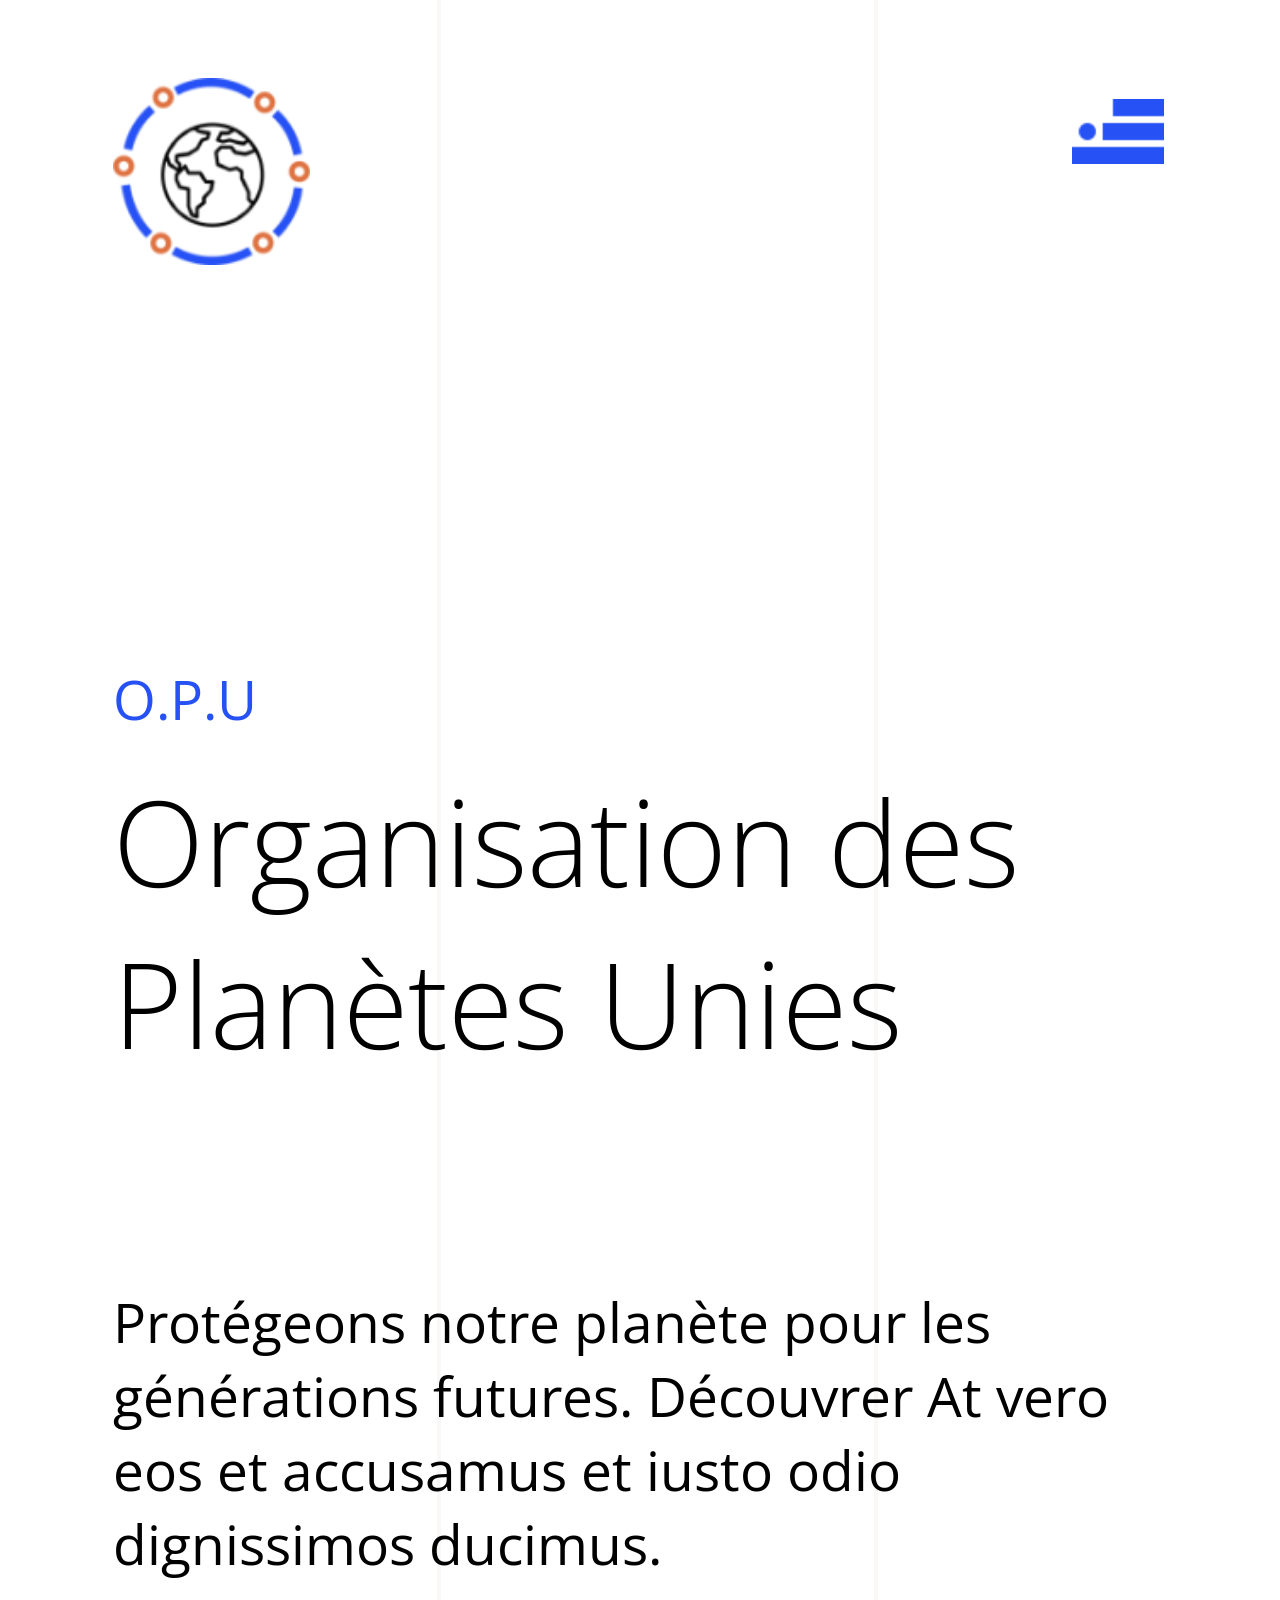
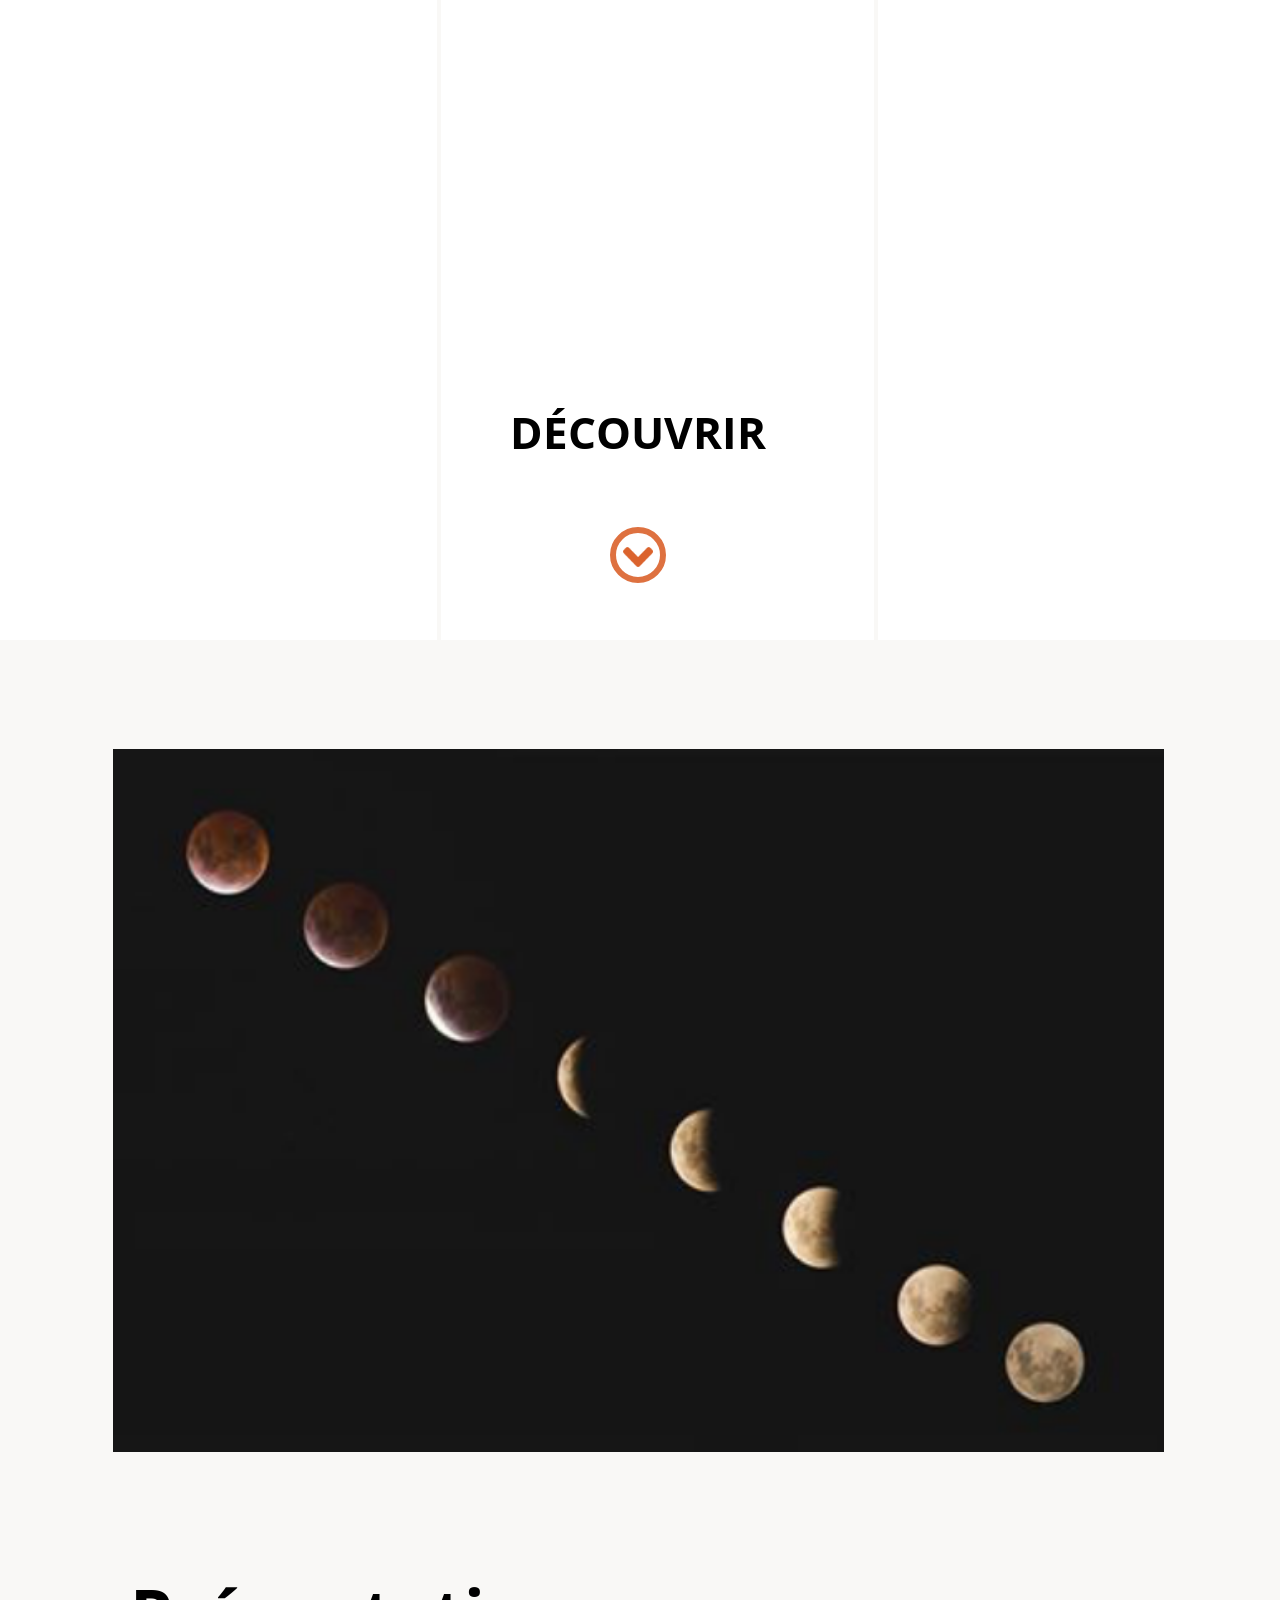
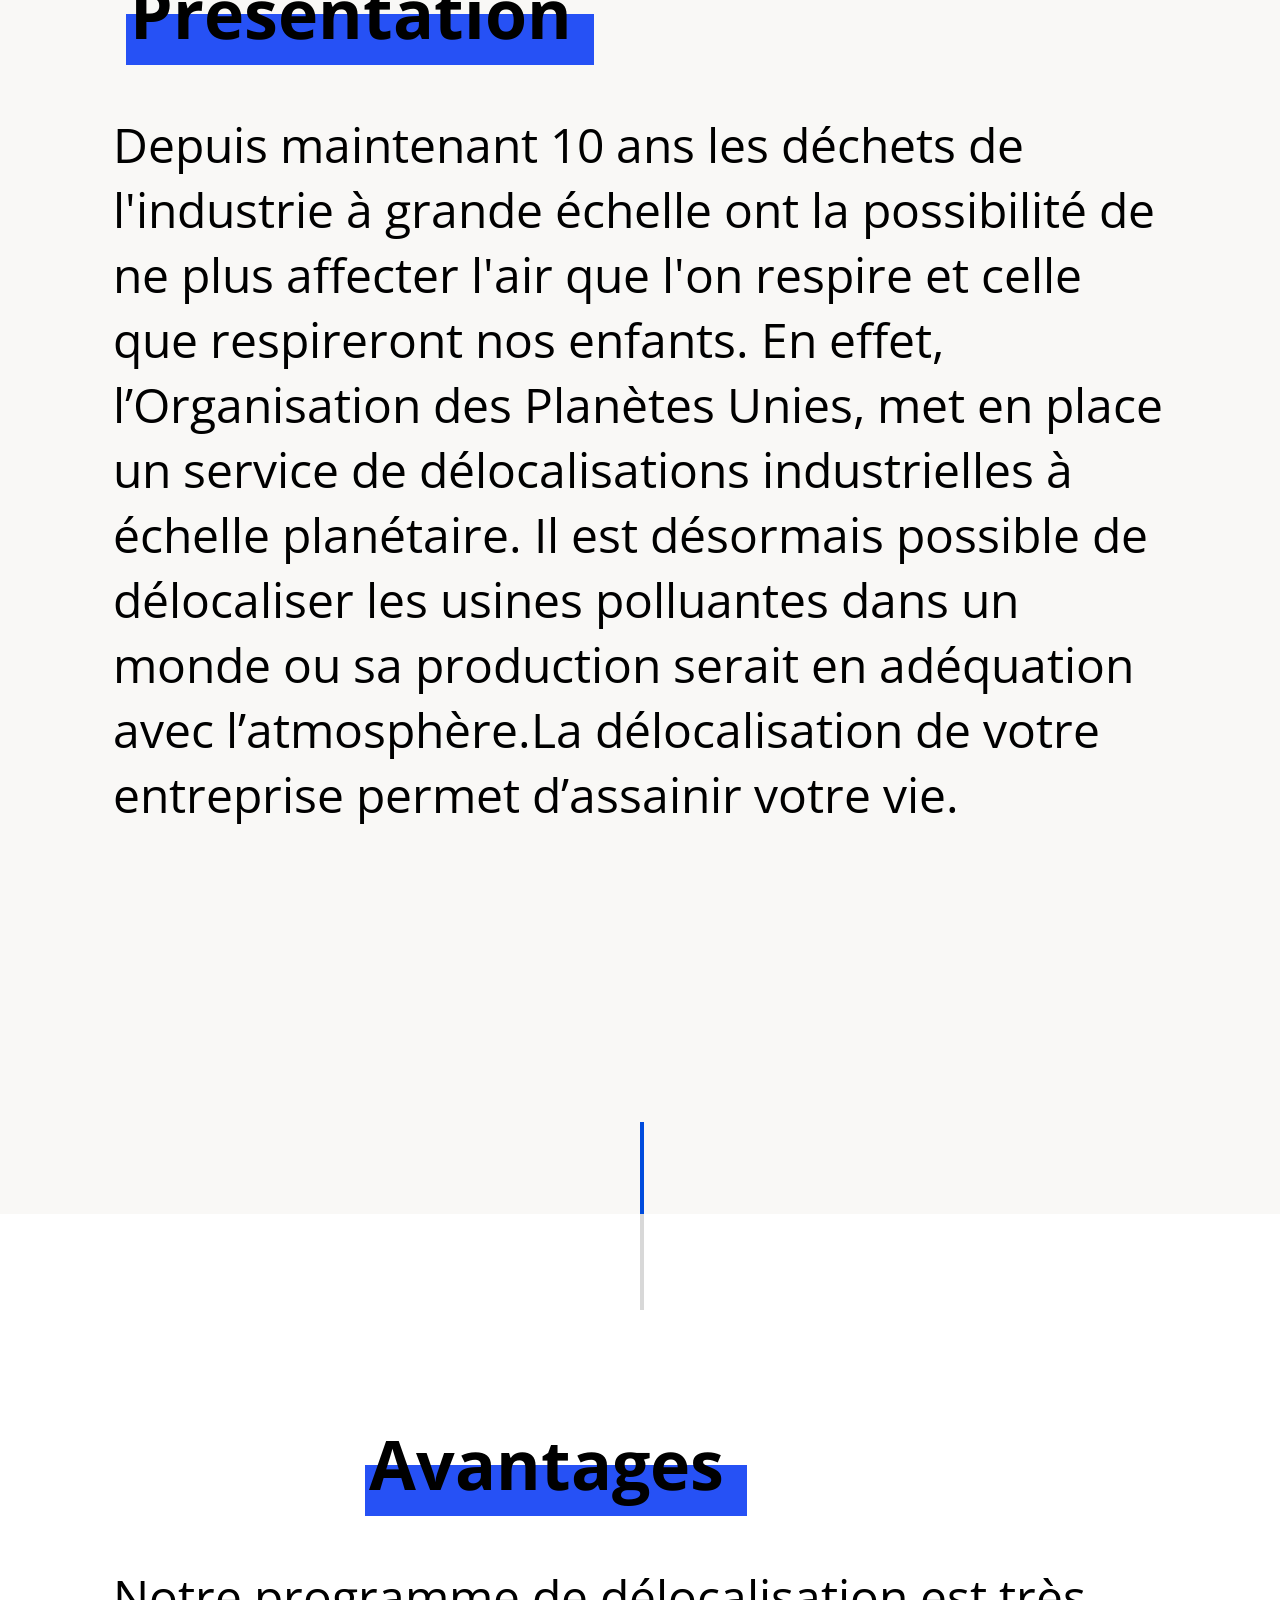
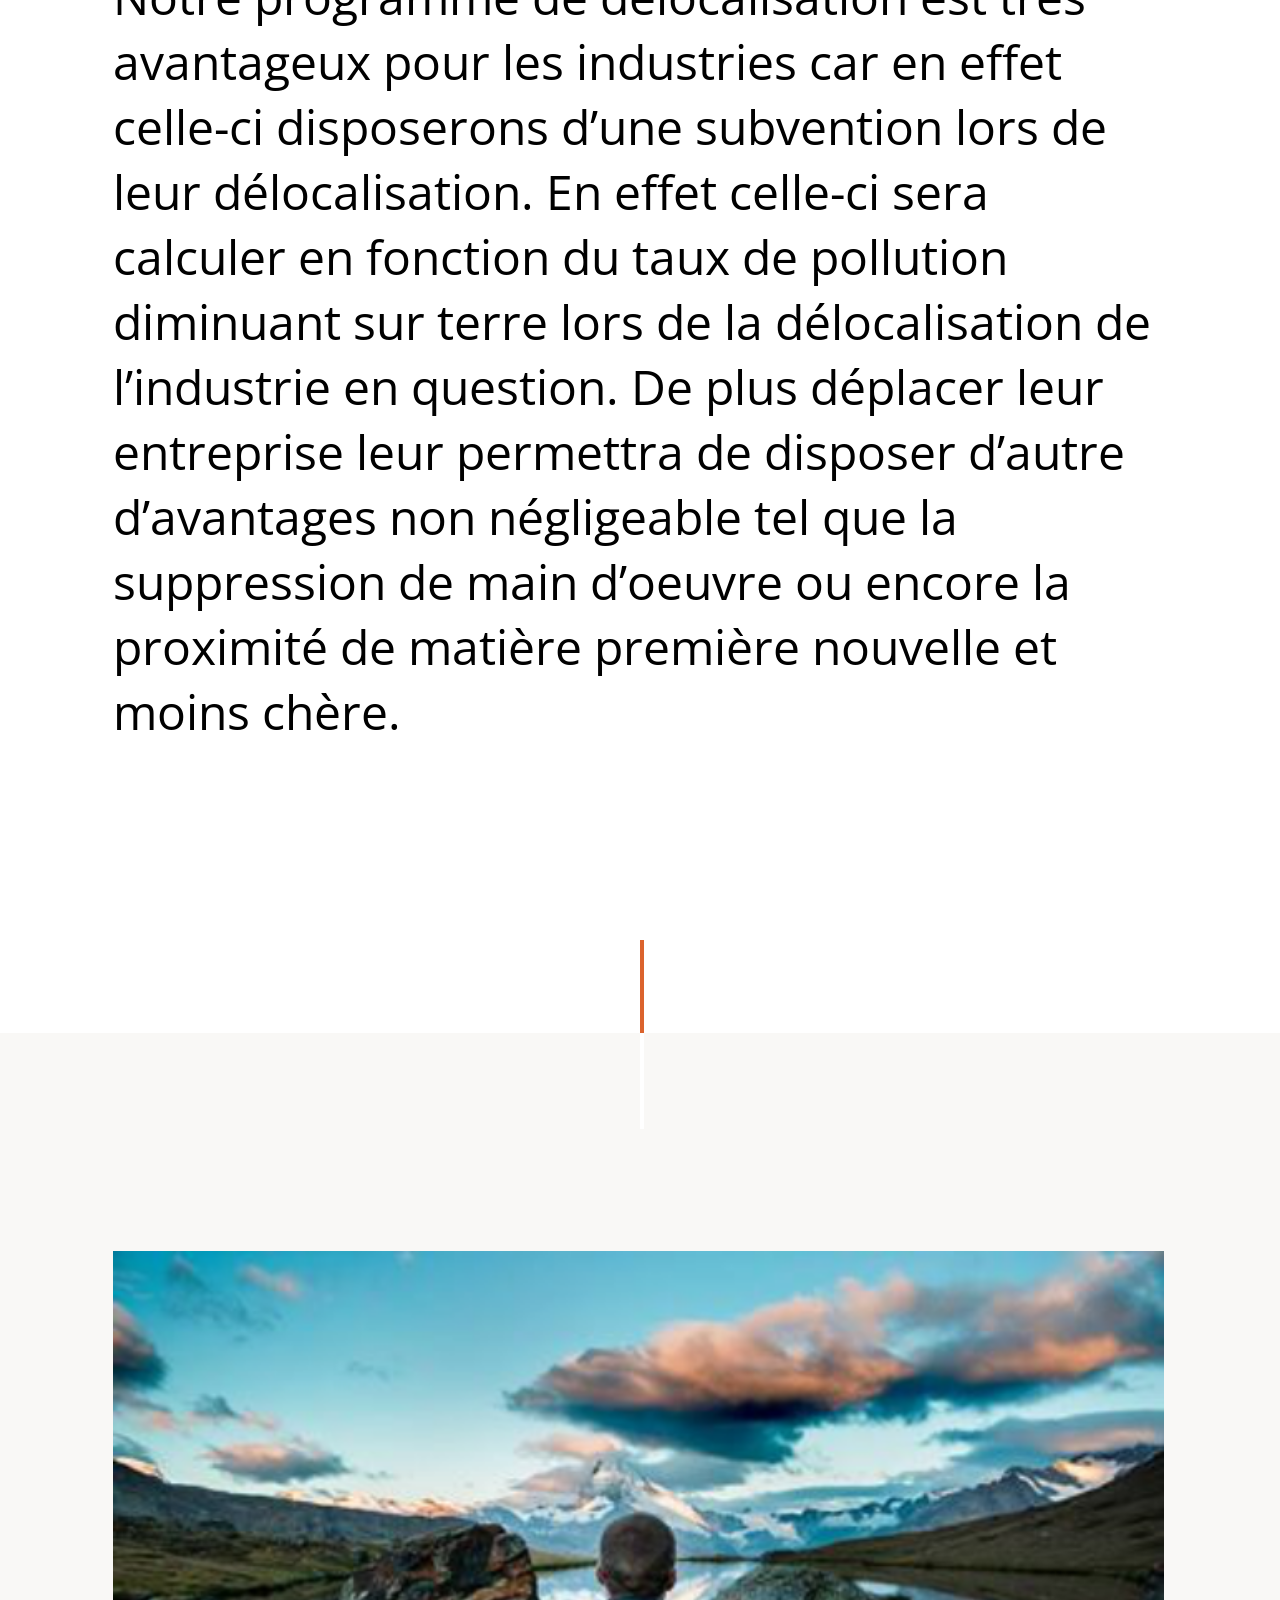
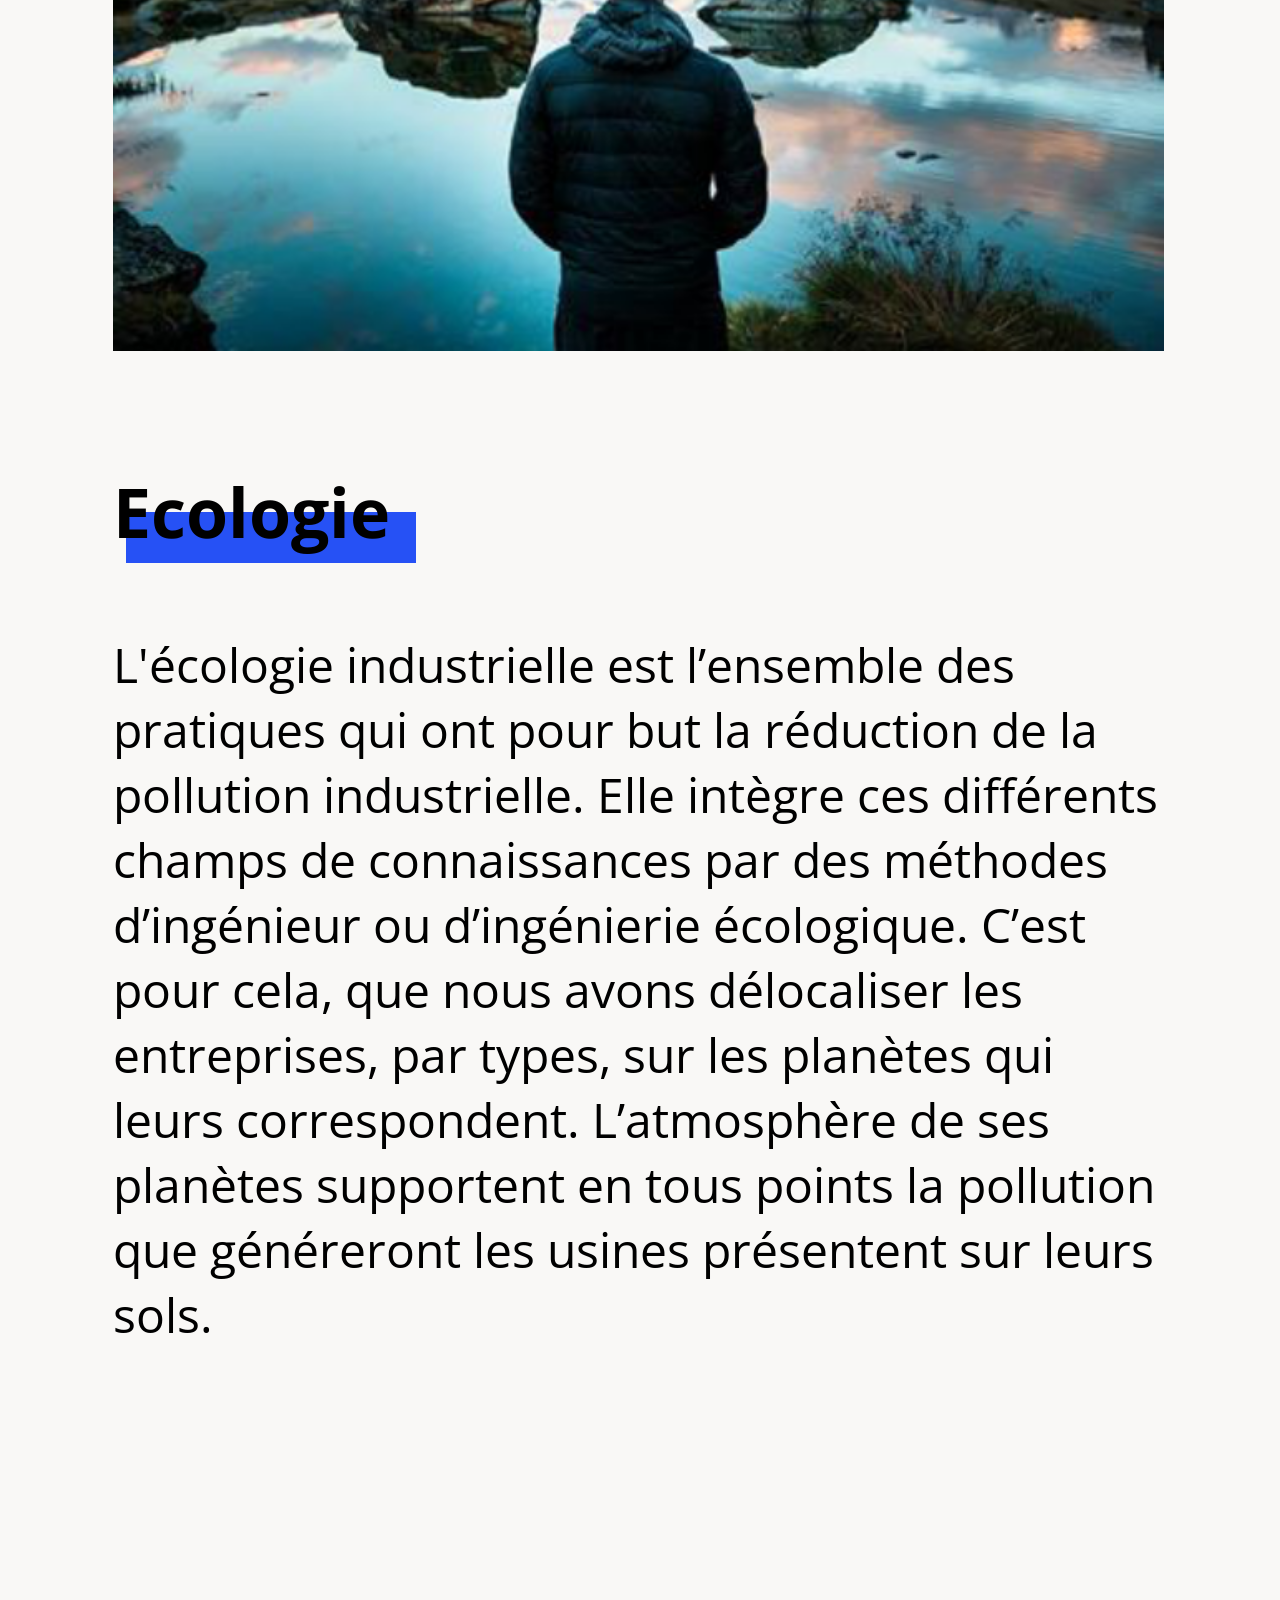
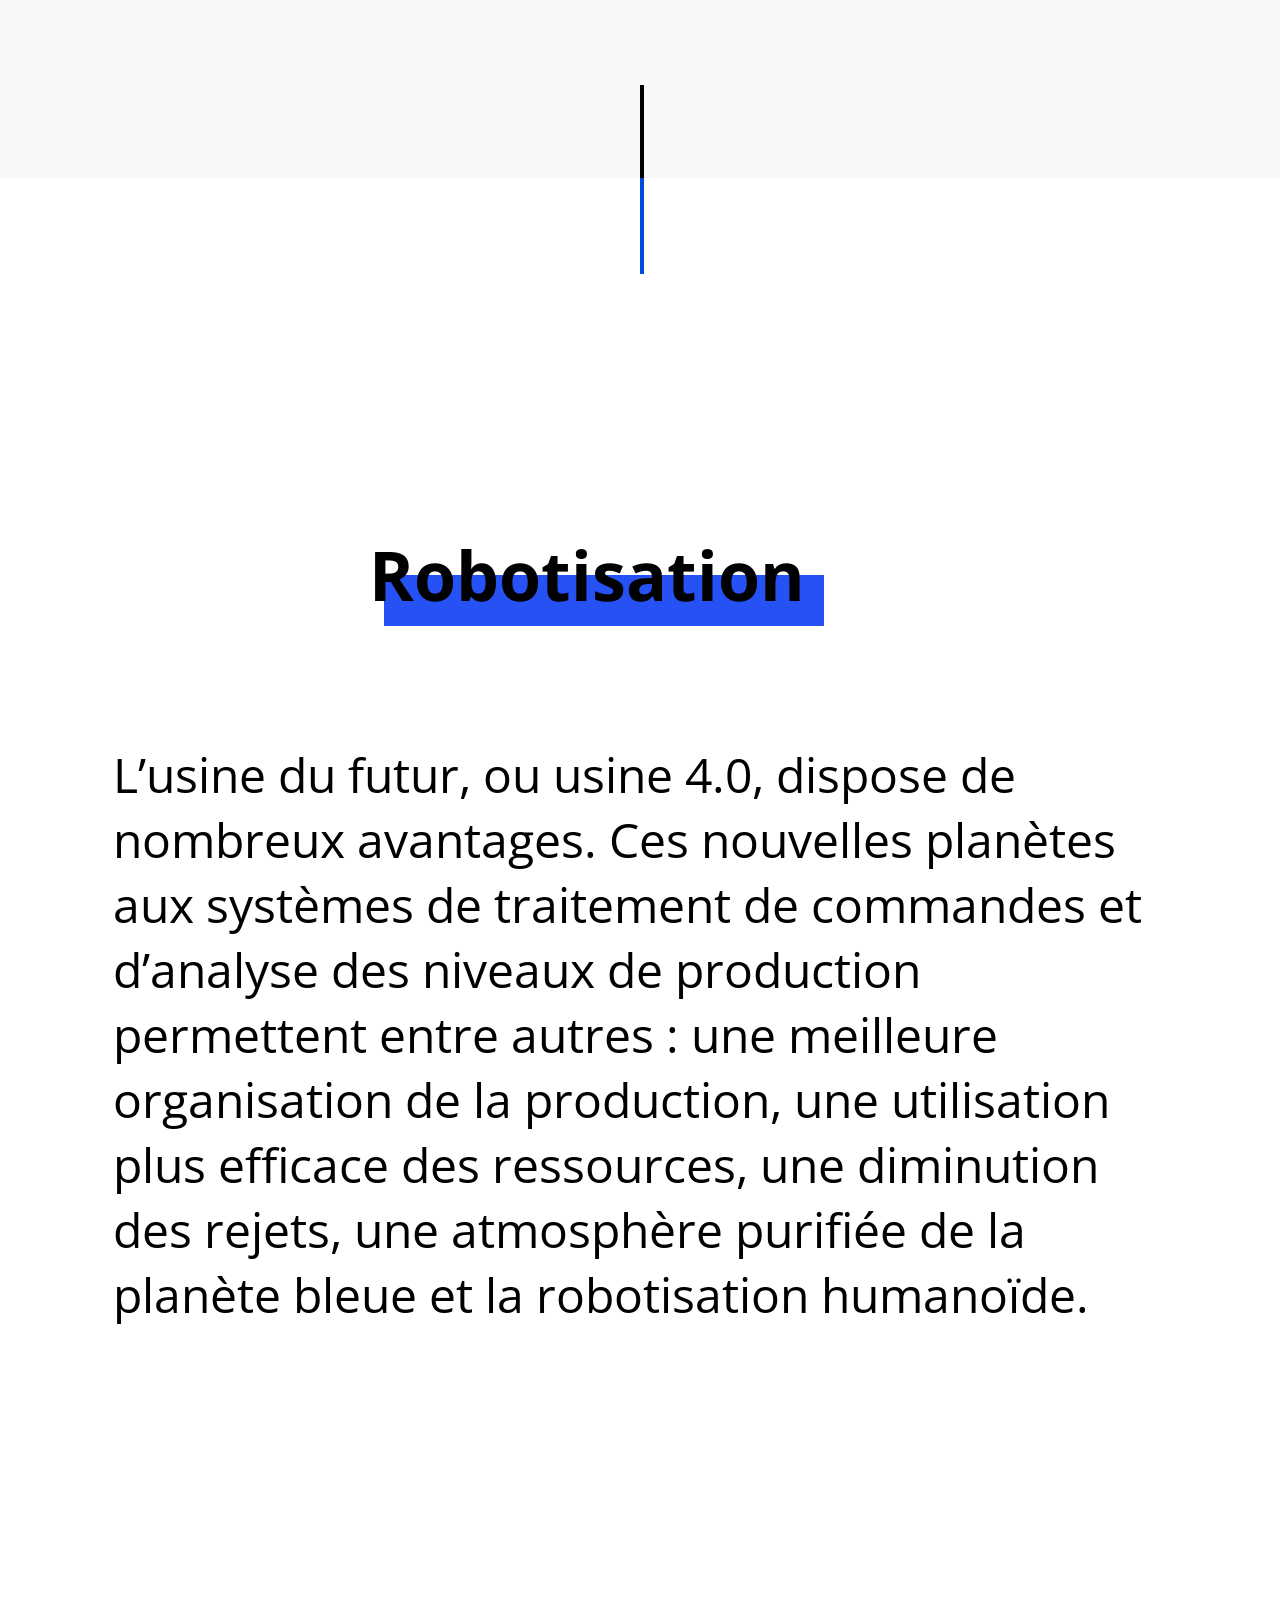
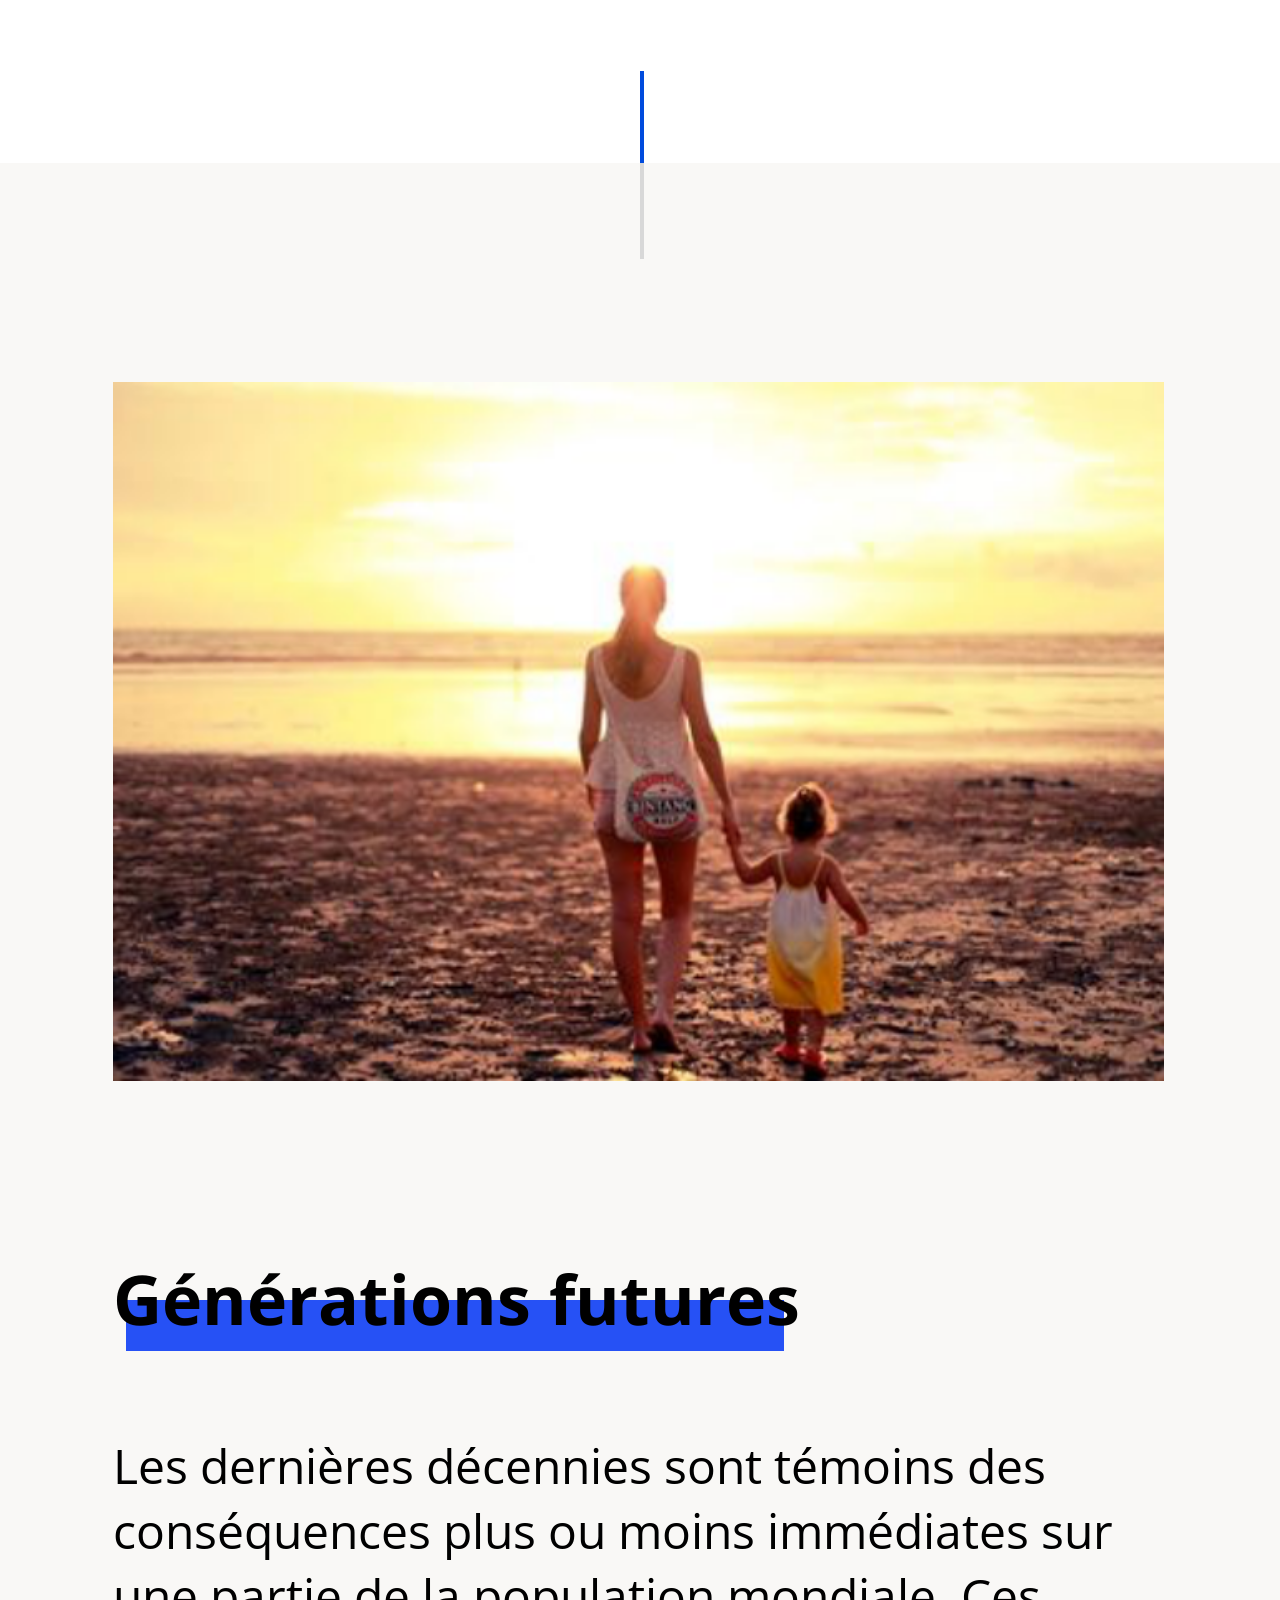
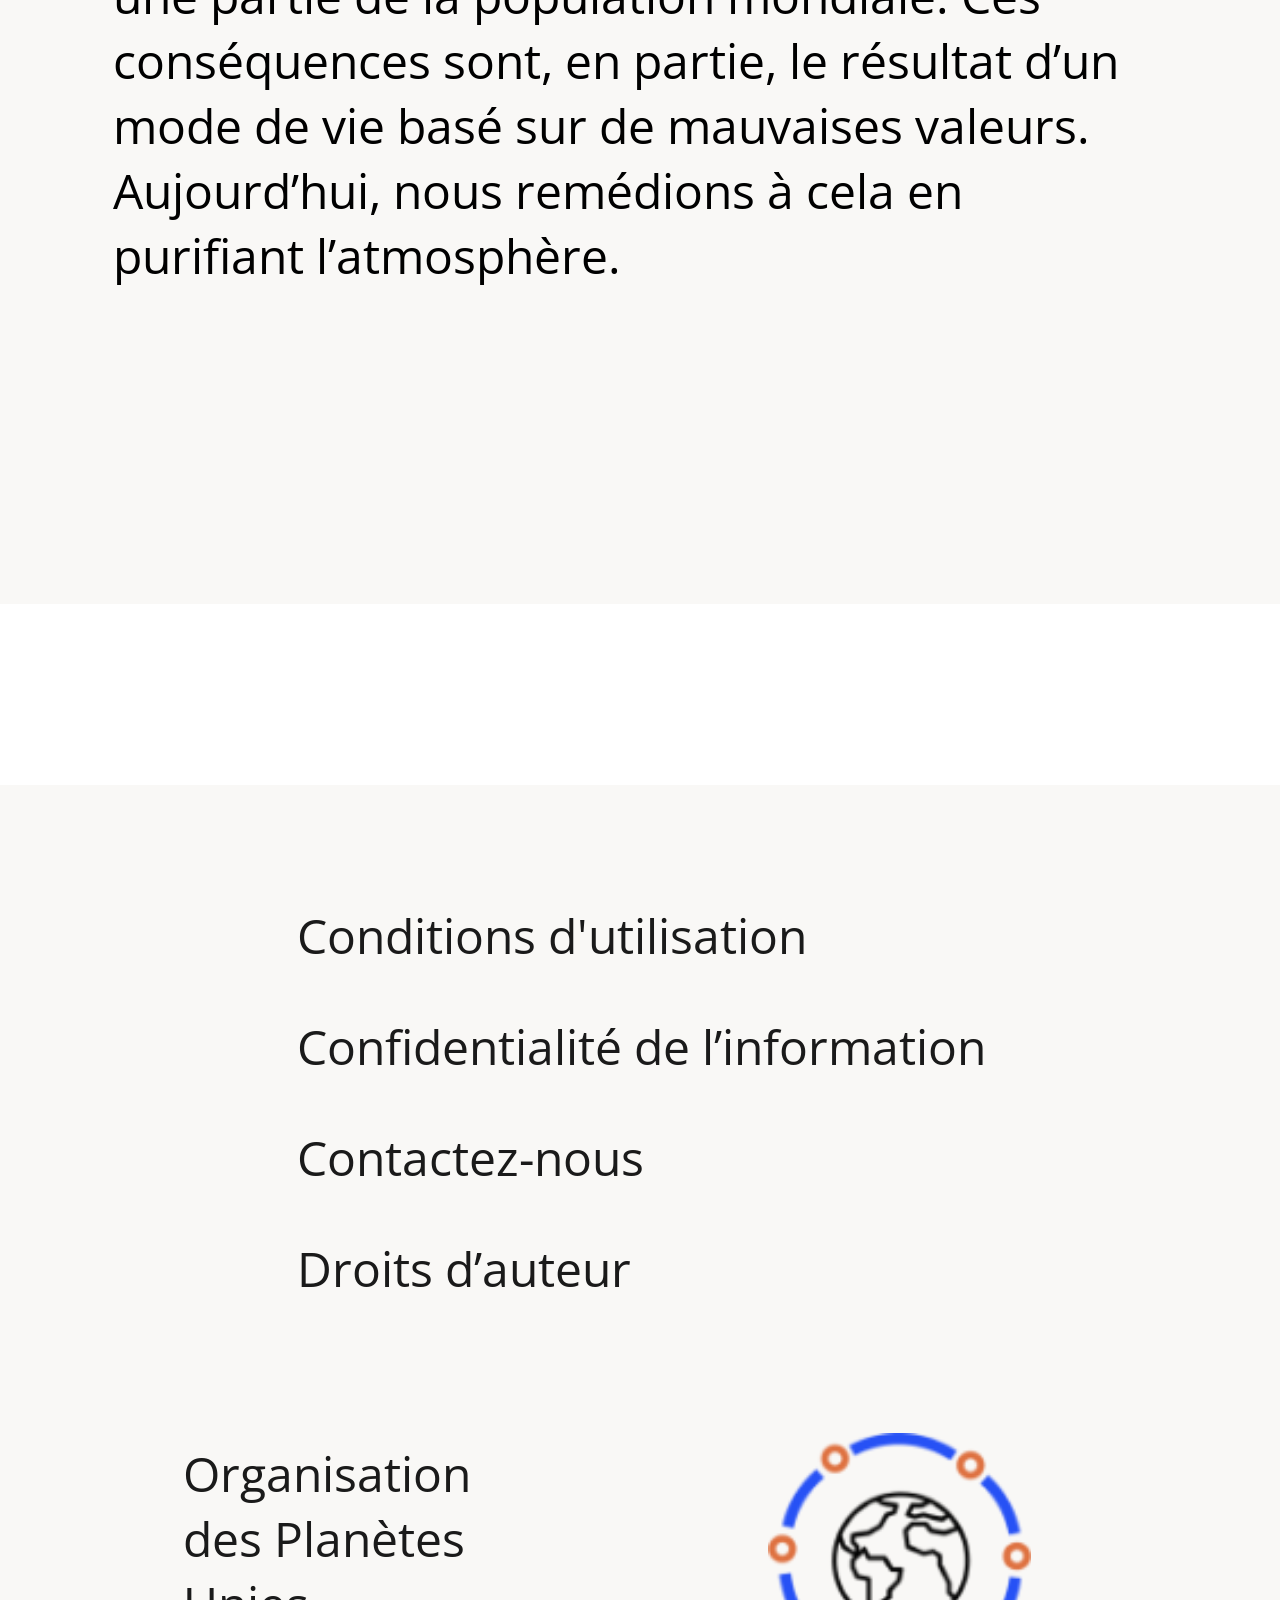
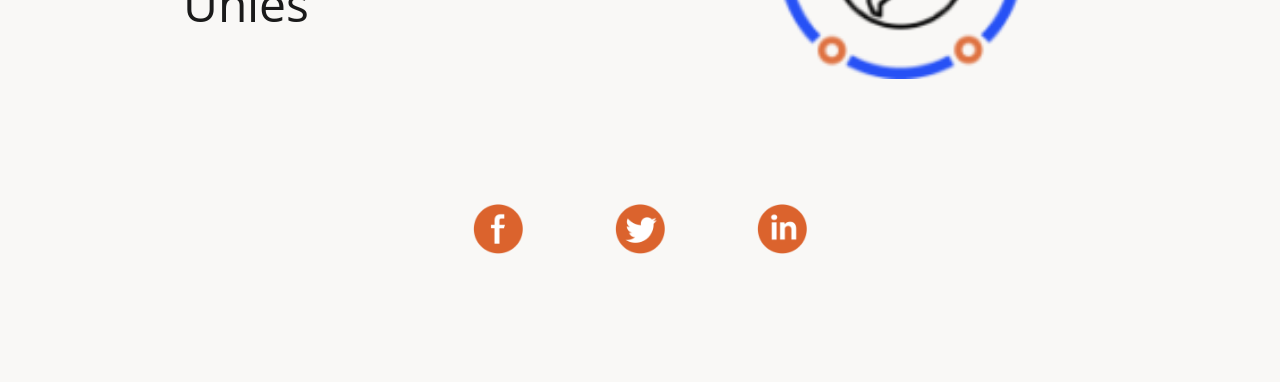
==== index.html @ 0cf164d4 "homme page mobile" ====
<!doctype html>
<html lang="fr">
<head>
  <meta charset="utf-8">
  <title></title>
  <link rel="stylesheet" href="assets/styles/style.css">
  <link rel="stylesheet" href="assets/styles/font.css">
  <link rel="stylesheet" href="assets/styles/presets.css">
  <link href="https://fonts.googleapis.com/css?family=Open+Sans" rel="stylesheet">
</head>
<body>
  <div class="deco"></div>
  <div class="deco2"></div>
  <div class="deco3"></div>

  <header>
    <div>
      <img src="assets/images/final%20logo@2x.png" alt="OPU logo" class="header_logo">
    </div>
    <div>
      <img src="assets/images/BURGER%20MENU@2x.png" alt="burger menu" class="header_bg">
    </div>
  </header>

  <section id="nom" class="section">
    <a href="#">O.P.U</a>
    <h1>Organisation des Planètes Unies</h1>
    <p>Protégeons notre planète pour les générations futures. Découvrer At vero eos et accusamus et iusto odio dignissimos ducimus.</p>
    <div class="nom_discover">
      <h3>DÉCOUVRIR
        <div>
          <img src="assets/images/arrow@2x.png" alt="down_arrow">
        </div>
      </h3>
    </div>
  </section>

  <section id="presentation" class="section">
    <div class="section_illustration">
      <img src="assets/images/concept@2x.png" alt="cycle lunaire terrestre" class="section_img">
    </div>
    <div class="presentation_txt">
      <h2 class="section_h">Présentation</h2>
      <div class="presentation_txt_highlight highlight"></div>
      <p class="section_p">Depuis maintenant 10 ans les déchets de
      l'industrie à grande échelle ont la possibilité
      de ne plus affecter l'air que l'on respire et celle
      que respireront nos enfants.
      En effet, l’Organisation des Planètes Unies,
      met en place un service de délocalisations
      industrielles à échelle planétaire.
      Il est désormais possible de délocaliser les
      usines polluantes dans un monde ou sa
      production serait en adéquation avec
      l’atmosphère.La délocalisation de votre
      entreprise permet d’assainir votre vie.</p>
    </div>
  </section>

  <div class="presentation_feature"></div>
  <div class="presentation_feature2"></div>


  <section id="advantages" class="section">
    <h2 class="section_h">Avantages</h2>
    <div class="advantages_txt_highlight highlight"></div>
    <p class="section_p">
      Notre programme de délocalisation est très avantageux pour les industries car en effet celle-ci disposerons d’une subvention lors de leur délocalisation.
      En effet  celle-ci sera calculer en fonction du taux de pollution diminuant sur terre lors de la délocalisation de l’industrie en question.
      De plus déplacer leur entreprise leur permettra de disposer d’autre d’avantages non négligeable tel que la suppression de main d’oeuvre ou encore la proximité de matière première nouvelle et moins chère.
    </p>
  </section>

  <div class="advantages_feature"></div>
  <div class="advantages_feature2"></div>

  <section id="ecology" class="section">
    <div class="section_illustration">
      <img src="assets/images/environement@2x.png" alt="touriste en moutagne" class="section_img">
    </div>
    <div class="ecology_presentation">
      <h2 class="section_h">Ecologie</h2>
      <div class="ecology_txt_highlight highlight"></div>
      <p class="section_p">
        L'écologie industrielle est l’ensemble des pratiques qui ont pour but la réduction de la pollution industrielle.
        Elle intègre ces différents champs de connaissances par des méthodes d’ingénieur ou d’ingénierie écologique. C’est pour cela, que nous avons délocaliser les entreprises, par types, sur les planètes qui leurs correspondent.
        L’atmosphère de ses planètes supportent en tous points la pollution que généreront les usines présentent sur leurs sols.
      </p>
    </div>
  </section>

  <div class="ecology_feature"></div>
  <div class="ecology_feature2"></div>

  <section id="automation" class="section">
    <h2 class="section_h">Robotisation</h2>
    <div class="automation_txt_highlight highlight"></div>
    <p class="section_p">
      L’usine du futur, ou usine 4.0, dispose de nombreux avantages.
      Ces nouvelles planètes aux systèmes de traitement de commandes et d’analyse des niveaux de production permettent entre autres : une meilleure organisation de la production, une utilisation plus efficace des ressources, une diminution des rejets, une atmosphère purifiée de la planète bleue et la robotisation humanoïde.
    </p>
  </section>

  <div class="automation_feature"></div>
  <div class="automation_feature2"></div>

  <section id="generation" class="section">
    <div class="section_illustration">
      <img src="assets/images/generation_futur@2x.png" alt="famille sur la plage" class="section_img">
    </div>
    <div class="ecology_presentation">
      <h2 class="section_h">Générations futures</h2>
      <div class="generation_txt_highlight highlight"></div>
      <p class="section_p">
        Les dernières décennies sont témoins des conséquences plus ou moins immédiates sur une partie de la population mondiale.
        Ces conséquences sont, en partie, le résultat d’un mode de vie basé sur de mauvaises valeurs.
        Aujourd’hui, nous remédions à cela en purifiant l’atmosphère.
      </p>
    </div>
  </section>

  <footer>
    <div class="footer_linkContainer">
      <a class="section_p" href="#">Conditions d'utilisation</a>
      <a class="section_p" href="#">Confidentialité de l’information</a>
      <a class="section_p" href="#">Contactez-nous</a>
      <a class="section_p" href="#">Droits d’auteur</a>
    </div>
    <div class="footer_otherLinksContainer">
      <div>
        <img src="assets/images/final%20logo@2x.png" alt="OPU logo">
      </div>
      <a href="#" class="section_p">Organisation des Planètes Unies</a>
    </div>
    <div class="footer_link_networks">
      <a href="#">
        <img src="assets/images/fb.png" alt="page facebook">
      </a>
      <a href="#">
        <img src="assets/images/tw.png" alt="compte twitter ">
      </a>
      <a href="#">
        <img src="assets/images/ln.png" alt="compte LinkedIn">
      </a>
    </div>
  </footer>

</body>
</html>
---- assets/styles/style.css ----
body{margin:0 auto;font-family:'Open Sans', sans-serif}body .deco{height:185vw;border:solid 2px #F9F8F6;position:absolute;z-index:-99;margin-left:34.13vw}body .deco2{height:185vw;border:solid 2px #F9F8F6;position:absolute;z-index:-99;margin-left:68.26vw}body header{display:flex;justify-content:space-between;padding:6.13vw 9.06vw 0vw 8.8vw}body header .header_logo{width:15.4vw}body header .header_bg{margin-top:1.6vw;width:7.2vw}body #nom{margin-top:30.6vw}body #nom a{font-size:4.26vw;text-decoration:none;color:#2651F5}body #nom h1{font-size:9.3vw;font-weight:lighter;margin-top:1.86vw}body #nom p{margin-top:15.73vw;font-size:4.26vw}body #nom .nom_discover{margin-top:32.86vw}body #nom .nom_discover h3{font-size:3.46vw;text-align:center;display:flex;flex-direction:column}body #nom .nom_discover h3 div{margin-top:5.06vw}body #presentation{height:169.86666666666667vw;background-color:#F9F8F6}body #presentation .presentation_txt h2{margin-top:0;margin-left:1.33vw}body #presentation .presentation_txt_highlight{width:36.53vw;margin-left:1.06vw}body #presentation .deco{margin:0 auto}body .presentation_feature{margin-left:50%;margin-top:-7.2vw;position:absolute;height:7.2vw;border:solid 2px #004BDD}body .presentation_feature2{margin-left:50%;position:absolute;height:7.2vw;border:solid 2px #D8D8D8}body #advantages{height:106.4vw}body #advantages .section_h{margin-left:20vw;padding-top:11.46vw}body #advantages .advantages_txt_highlight{width:29.86vw;margin-left:19.7vw}body .advantages_feature{margin-left:50%;margin-top:-7.2vw;position:absolute;height:7.2vw;border:solid 2px #DB632D}body .advantages_feature2{margin-left:50%;position:absolute;height:7.2vw;border:solid 2px white}body #ecology{height:183.2vw;background-color:#F9F8F6}body #ecology .section_illustration{padding-top:17.06vw}body #ecology .ecology_presentation h2{margin-top:0}body #ecology .ecology_txt_highlight{width:22.66vw;margin-left:1.06vw}body #ecology .section_p{margin-top:5.33vw}body .ecology_feature{margin-left:50%;margin-top:-7.2vw;position:absolute;height:7.2vw;border:solid 2px black}body .ecology_feature2{margin-left:50%;position:absolute;height:7.2vw;border:solid 2px #004BDD}body #automation{height:119.46vw}body #automation .section_h{margin-left:20vw;padding-top:22.92vw}body #automation .automation_txt_highlight{width:34.4vw;margin-left:21.2vw}body #automation .section_p{margin-top:9.06vw}body .automation_feature{margin-left:50%;margin-top:-7.2vw;position:absolute;height:7.2vw;border:solid 2px #004BDD}body .automation_feature2{margin-left:50%;position:absolute;height:7.2vw;border:solid 2px #D8D8D8}body #generation{height:159.46vw;background-color:#F9F8F6}body #generation .section_illustration{padding-top:17.06vw}body #generation .generation_txt_highlight{width:51.46vw;margin-left:1.03vw}body #generation .section_p{margin-top:6.4vw}body footer{background-color:#F9F8F6;margin-top:14.13vw;height:93.46vw}body footer .footer_linkContainer{display:flex;justify-content:space-between;flex-direction:column;padding-top:5.6vw}body footer .footer_linkContainer a{text-decoration:none;padding-left:23.2vw;color:#1A1A1A;padding-top:3.6vw}body footer .footer_otherLinksContainer{display:flex;justify-content:space-between;flex-direction:row-reverse;padding:5.33vw 19.46vw 0vw 19.46vw}body footer .footer_otherLinksContainer a{text-decoration:none;padding-right:23.2vw;color:#1A1A1A;padding-top:5.6vw}body footer .footer_otherLinksContainer div img{width:20.53vw;height:19.2vw;margin-top:5vw}body footer .footer_link_networks{display:flex;flex-direction:row;justify-content:space-around;width:33.33vw;margin:0 auto;margin-top:9.33vw}
---- assets/styles/font.css ----
@font-face {
  font-family: 'Avenir_Book';
  src: url('fonts/AvenirLTStd-Book.otf') format('otf');
}
@font-face {
  font-family: 'Avenir_Light';
  src: url('fonts/AvenirLTStd-Light.otf') format('otf');
}
@font-face {
  font-family: 'Avenir_Roman';
  src: url('fonts/AvenirLTStd-Roman.otf') format('otf');
}
---- assets/styles/presets.css ----
.section{
  padding: 0vw 9.06vw 0vw 8.8vw;
}
.section_illustration{
  padding: 8.53vw 0vw 8.53vw 0vw;
}
.section_img{
  width: 100%;
}
.section_h{
  font-size: 5.33vw;
}
.highlight{
  background-color: #2651F5;
  height: 4vw;
  margin-top: -8vw;
}
.section_p{
  font-size: 3.73vw;
}
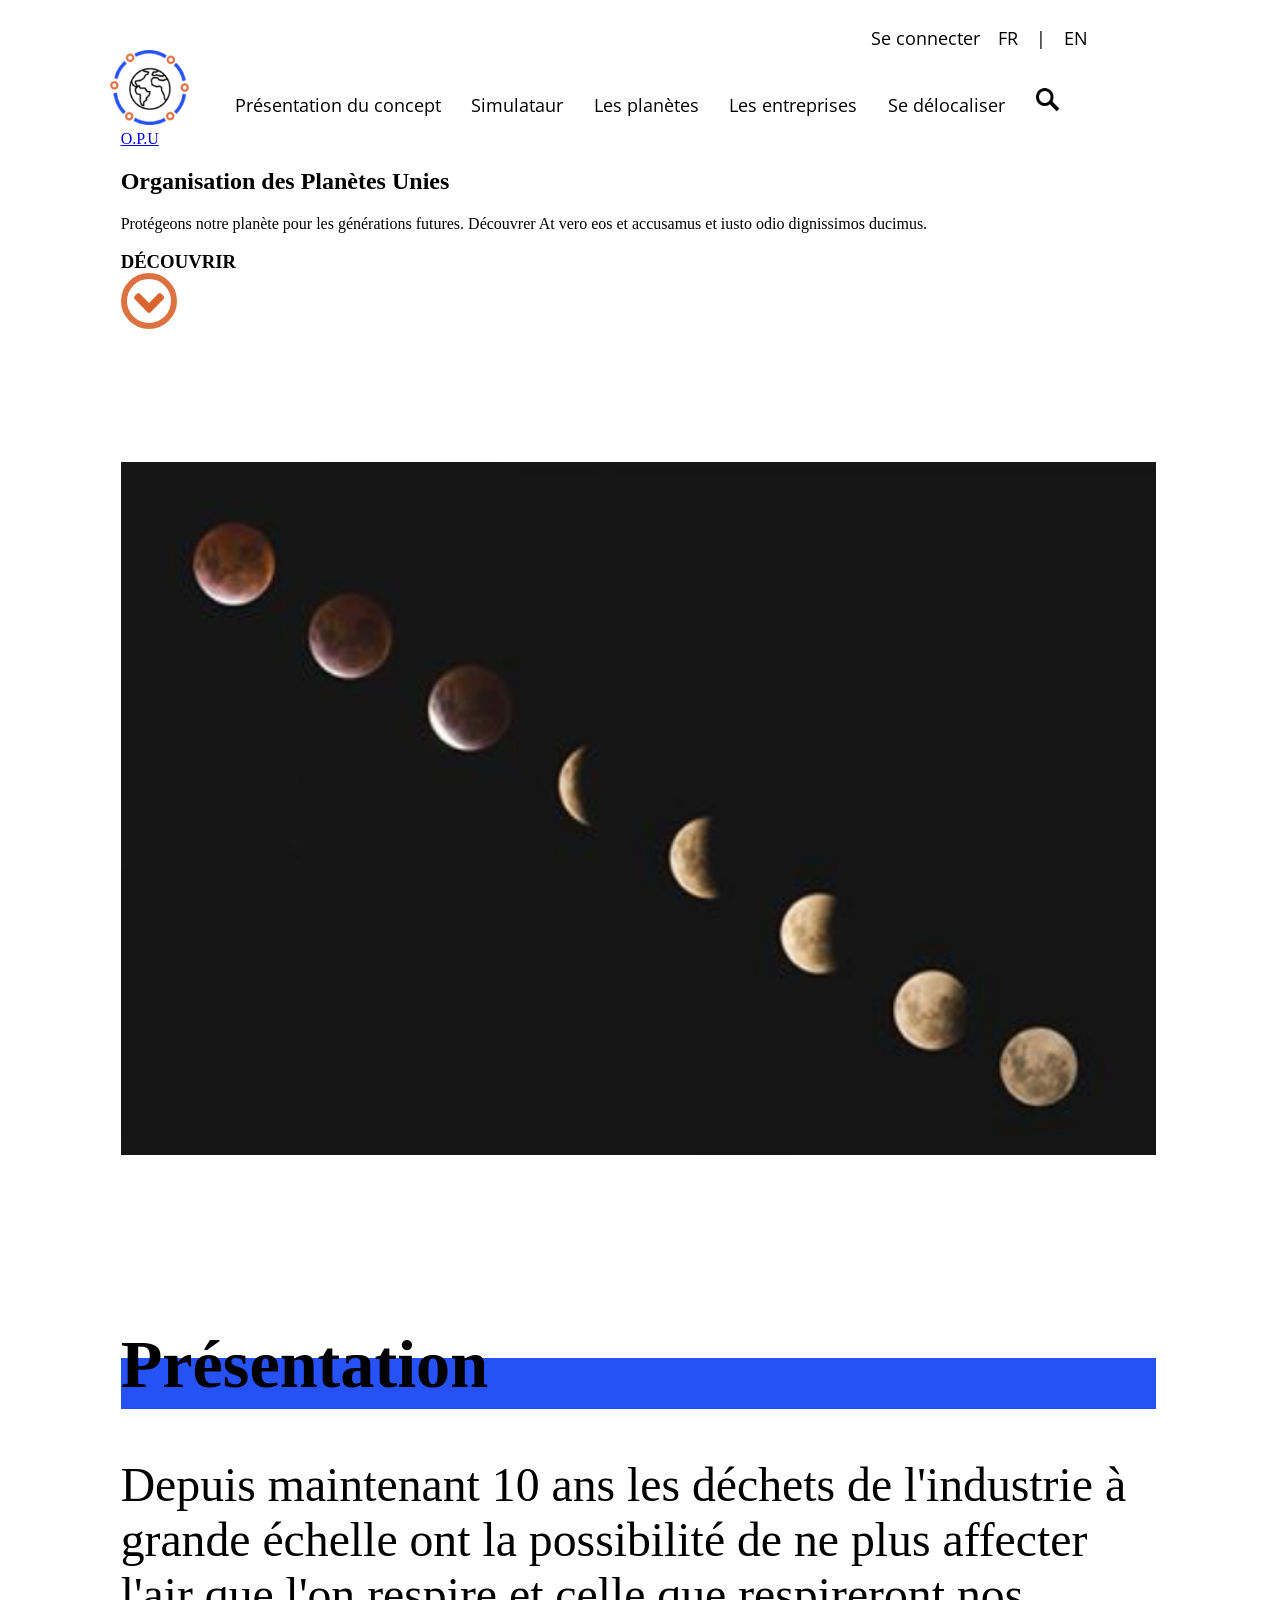
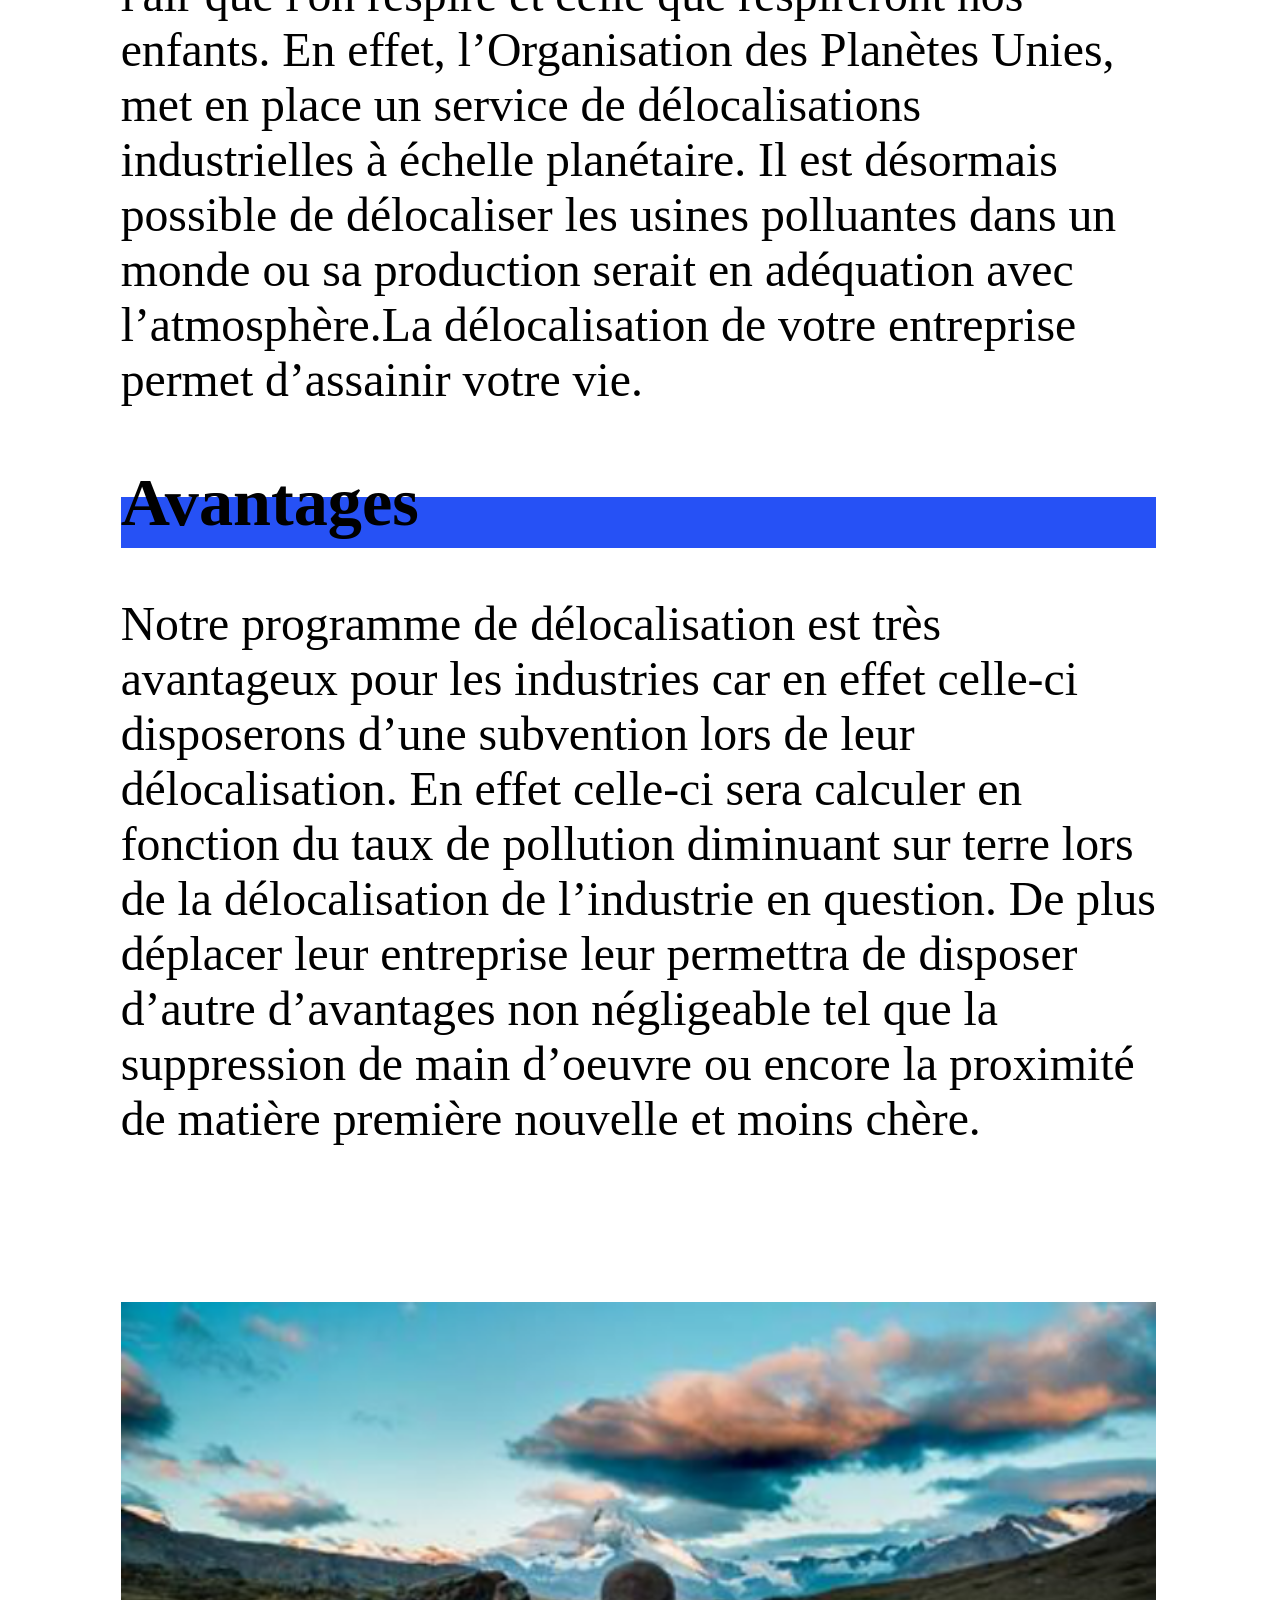
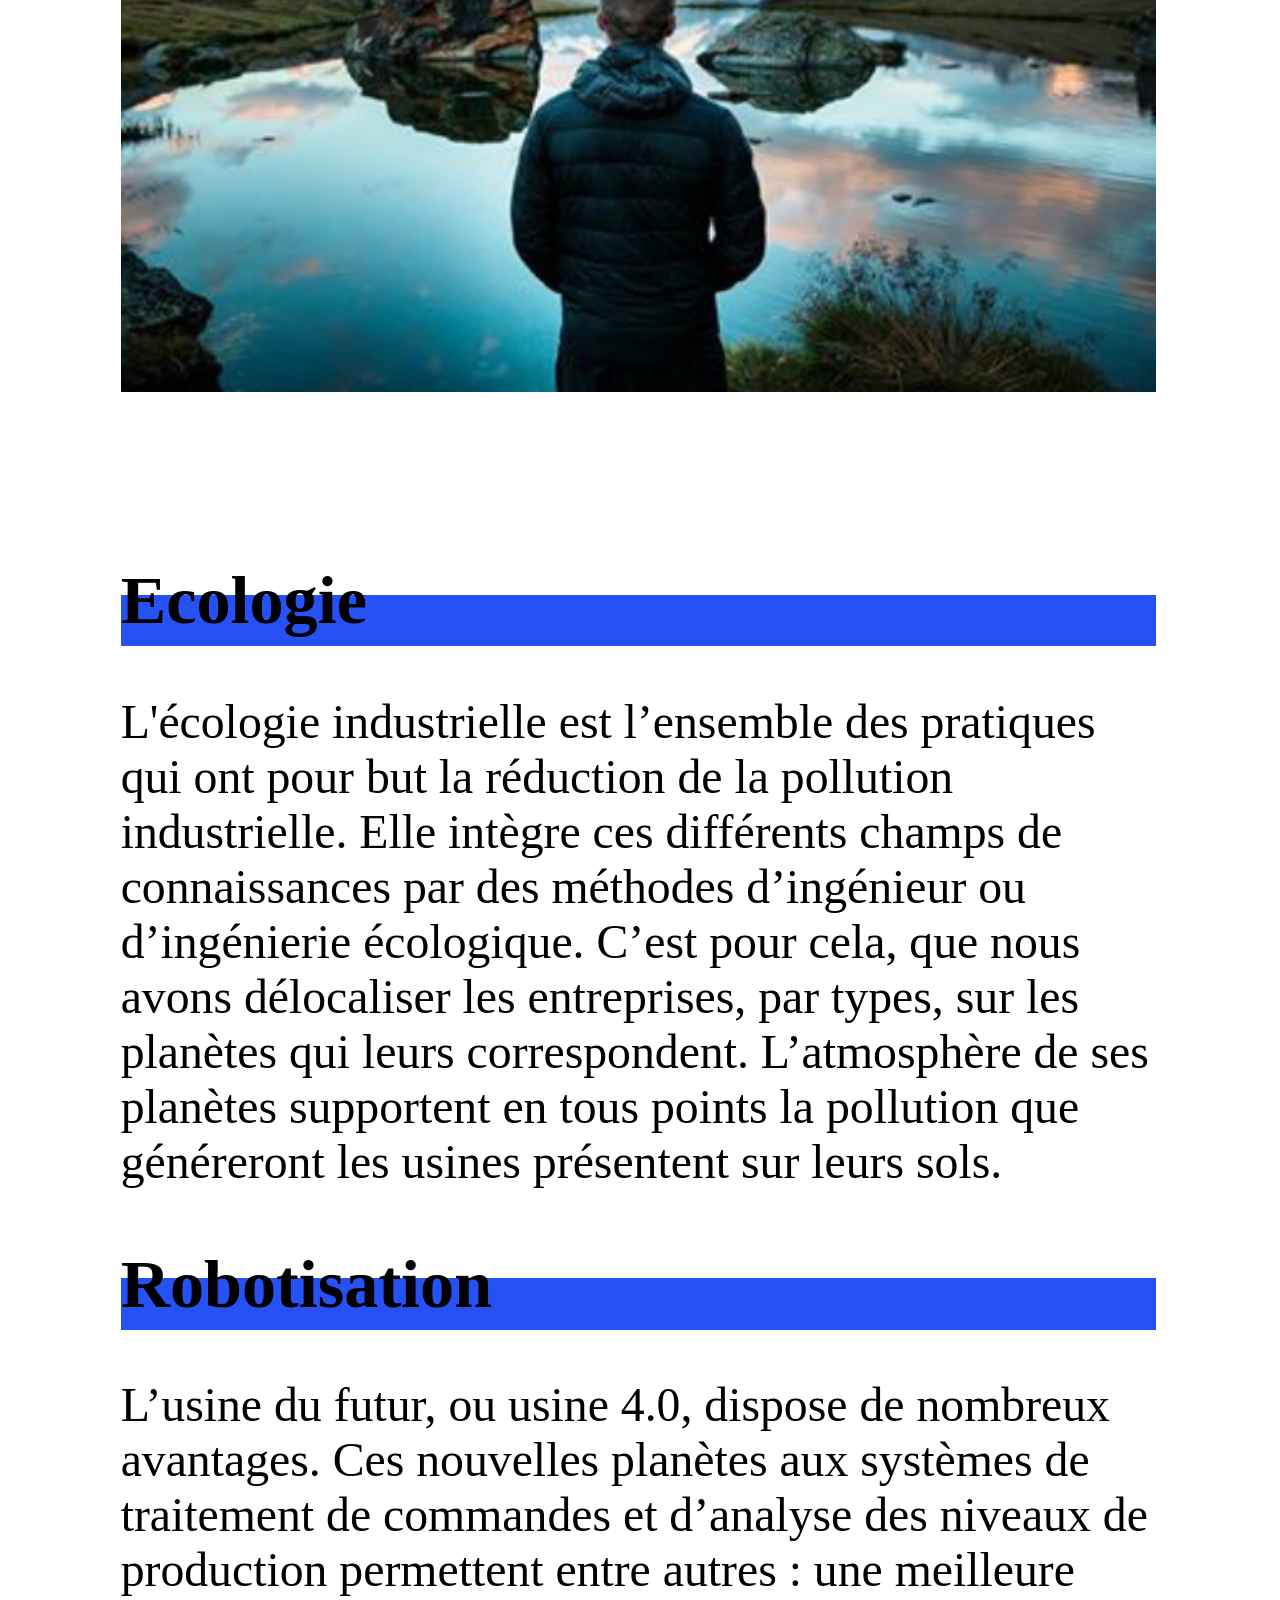
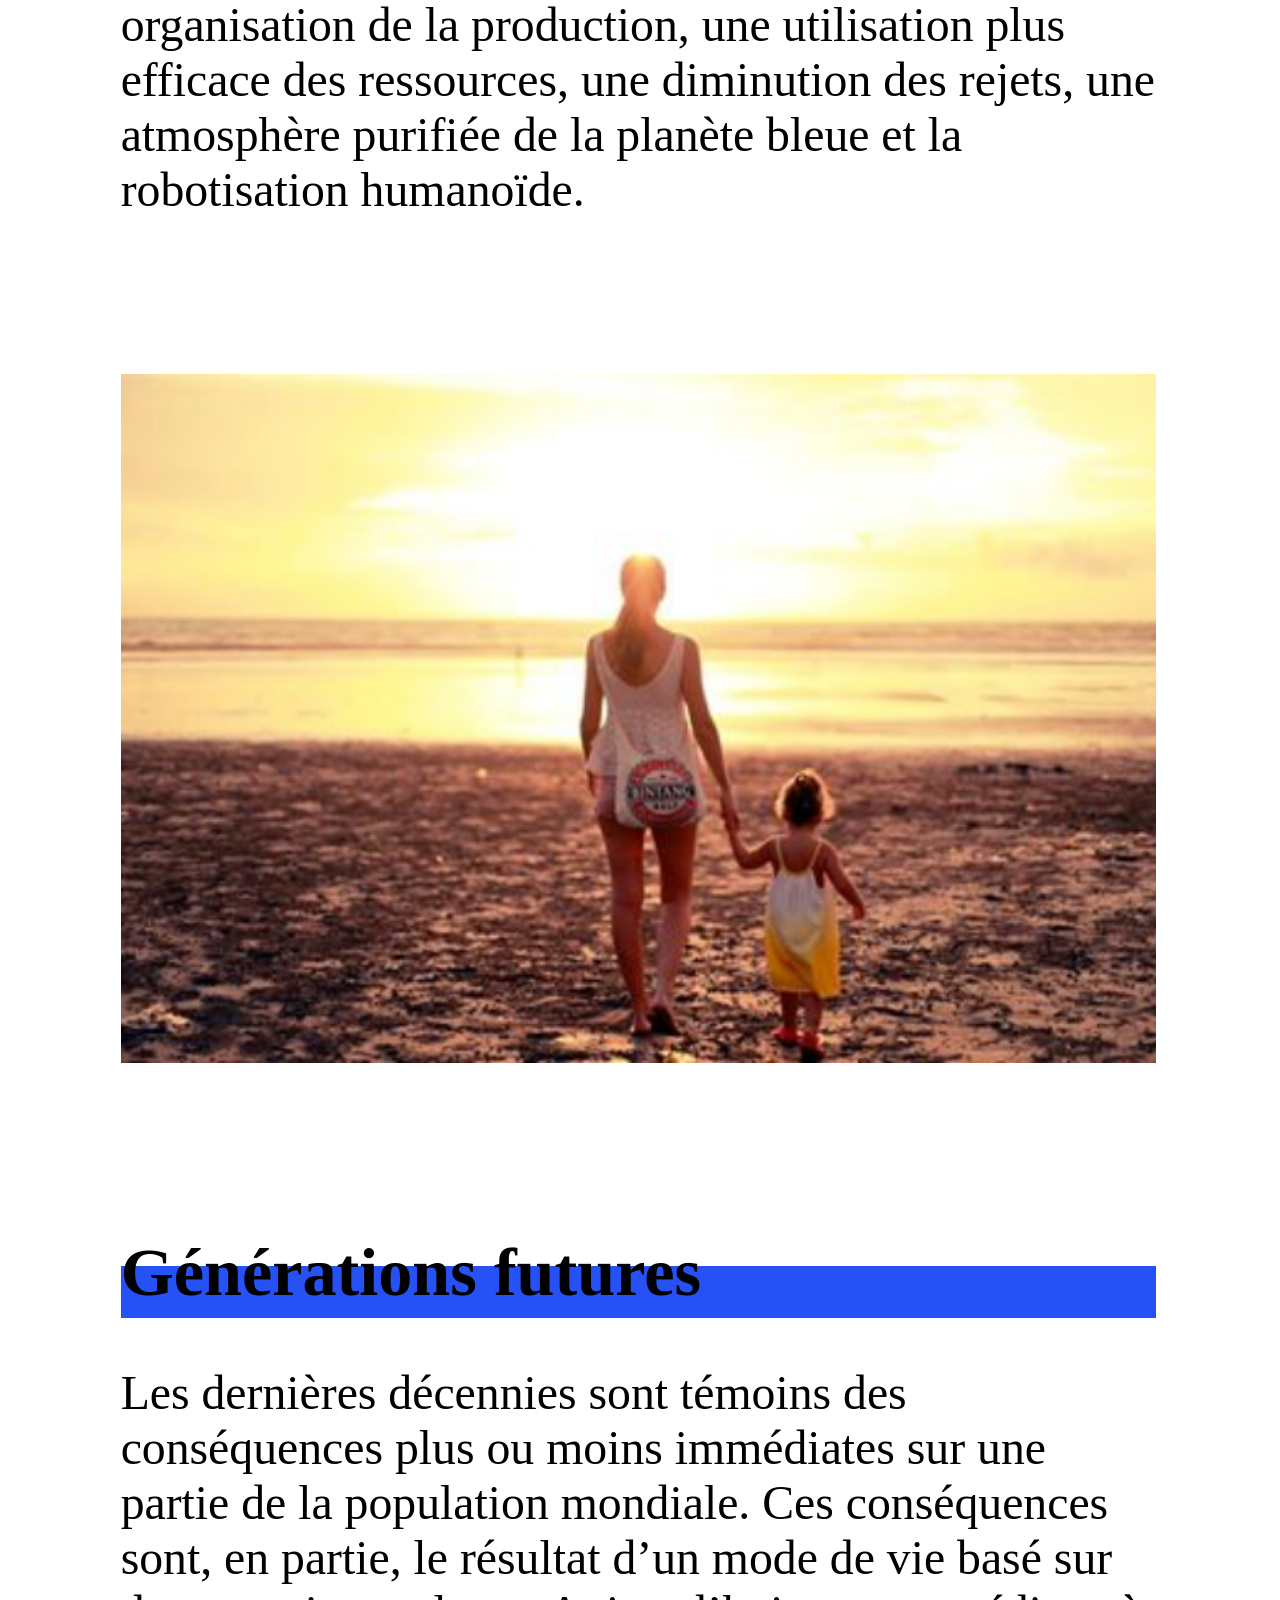
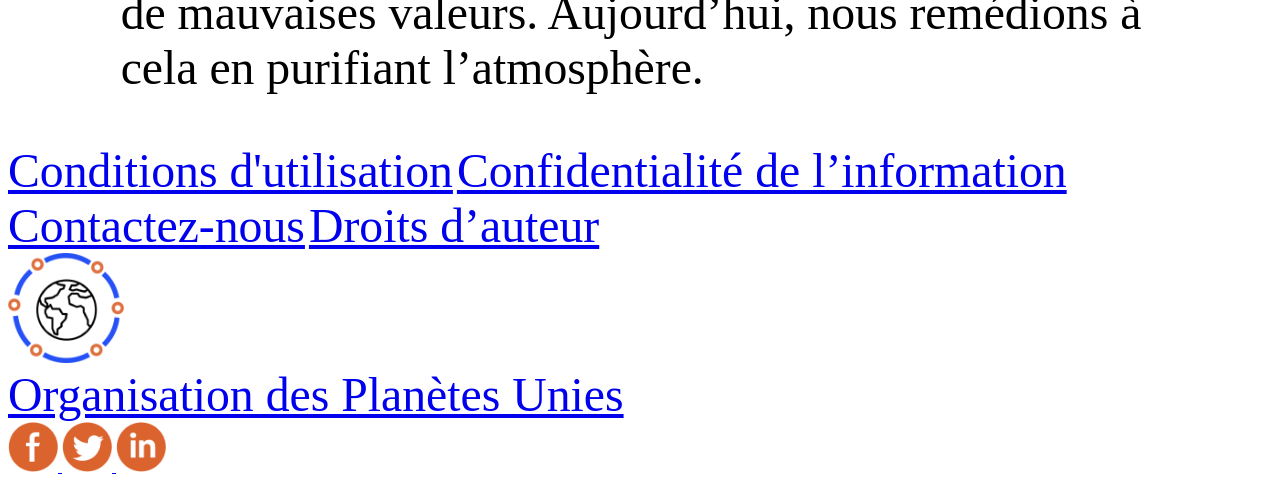
==== commit fc119043: "'header'" ====
--- a/index.html
+++ b/index.html
@@ -2,10 +2,12 @@
 <html lang="fr">
 <head>
   <meta charset="utf-8">
-  <title></title>
-  <link rel="stylesheet" href="assets/styles/style.css">
-  <link rel="stylesheet" href="assets/styles/font.css">
-  <link rel="stylesheet" href="assets/styles/presets.css">
+  <title>OPU</title>
+  <link rel="stylesheet" media="screen and (min-width: 640px)" href="styles/desktop.css">
+  <link rel="stylesheet" media="screen and (device-width: 375px)" href="styles/mobile.css">
+  <link rel="stylesheet" media="screen and (max-width: 639px)" href="styles/mobile.css">
+  <link rel="stylesheet" href="styles/font.css">
+  <link rel="stylesheet" href="styles/presets.css">
   <link href="https://fonts.googleapis.com/css?family=Open+Sans" rel="stylesheet">
 </head>
 <body>
@@ -14,11 +16,25 @@
   <div class="deco3"></div>
 
   <header>
-    <div>
-      <img src="assets/images/final%20logo@2x.png" alt="OPU logo" class="header_logo">
+    <div class="header_connection">
+      <a href="#">Se connecter</a>
+      <a href="#">FR</a><a href="#">|</a><a href="#">EN</a>
     </div>
-    <div>
-      <img src="assets/images/BURGER%20MENU@2x.png" alt="burger menu" class="header_bg">
+    <div class="header_topBar">
+      <div>
+        <img src="img/final%20logo@2x.png" alt="OPU logo" class="header_logo">
+      </div>
+      <nav class="theNav">
+        <li>Présentation du concept</li>
+        <li>Simulataur</li>
+        <li>Les planètes</li>
+        <li>Les entreprises</li>
+        <li>Se délocaliser</li>
+        <li><img src="img/search%20icon.png" alt="search_logo" class="header_search"></li>
+      </nav>
+      <div>
+        <img src="img/BURGER%20MENU@2x.png" alt="burger menu" class="header_bg">
+      </div>
     </div>
   </header>
 
@@ -29,7 +45,7 @@
     <div class="nom_discover">
       <h3>DÉCOUVRIR
         <div>
-          <img src="assets/images/arrow@2x.png" alt="down_arrow">
+          <img src="img/arrow@2x.png" alt="down_arrow">
         </div>
       </h3>
     </div>
@@ -37,7 +53,7 @@
 
   <section id="presentation" class="section">
     <div class="section_illustration">
-      <img src="assets/images/concept@2x.png" alt="cycle lunaire terrestre" class="section_img">
+      <img src="img/concept@2x.png" alt="cycle lunaire terrestre" class="section_img">
     </div>
     <div class="presentation_txt">
       <h2 class="section_h">Présentation</h2>
@@ -76,7 +92,7 @@
 
   <section id="ecology" class="section">
     <div class="section_illustration">
-      <img src="assets/images/environement@2x.png" alt="touriste en moutagne" class="section_img">
+      <img src="img/environement@2x.png" alt="touriste en moutagne" class="section_img">
     </div>
     <div class="ecology_presentation">
       <h2 class="section_h">Ecologie</h2>
@@ -106,7 +122,7 @@
 
   <section id="generation" class="section">
     <div class="section_illustration">
-      <img src="assets/images/generation_futur@2x.png" alt="famille sur la plage" class="section_img">
+      <img src="img/generation_futur@2x.png" alt="famille sur la plage" class="section_img">
     </div>
     <div class="ecology_presentation">
       <h2 class="section_h">Générations futures</h2>
@@ -128,22 +144,23 @@
     </div>
     <div class="footer_otherLinksContainer">
       <div>
-        <img src="assets/images/final%20logo@2x.png" alt="OPU logo">
+        <img src="img/final%20logo@2x.png" alt="OPU logo">
       </div>
       <a href="#" class="section_p">Organisation des Planètes Unies</a>
     </div>
     <div class="footer_link_networks">
       <a href="#">
-        <img src="assets/images/fb.png" alt="page facebook">
+        <img src="img/fb.png" alt="page facebook">
       </a>
       <a href="#">
-        <img src="assets/images/tw.png" alt="compte twitter ">
+        <img src="img/tw.png" alt="compte twitter ">
       </a>
       <a href="#">
-        <img src="assets/images/ln.png" alt="compte LinkedIn">
+        <img src="img/ln.png" alt="compte LinkedIn">
       </a>
     </div>
   </footer>
 
 </body>
+<script src="script.js"></script>
 </html>
--- a/styles/desktop.css
+++ b/styles/desktop.css
@@ -0,0 +1 @@
+header{font-size:1.38vw;font-family:'Open Sans', sans-serif;padding:0vw 13vw 0vw 8vw}header .header_connection{display:flex;flex-direction:row;justify-content:flex-end}header .header_connection a{text-decoration:none;padding:1.4vw 1.4vw 0vw 0vw;color:black}header .header_topBar{display:flex;flex-direction:row;justify-content:space-between}header .header_topBar .header_logo{width:6.18vw}header .header_topBar nav{padding:3vw 1.4vw 0vw 1.4vw}header .header_topBar nav li{display:inline;padding:0vw 1vw 0vw 1vw;cursor:pointer}header .header_topBar nav .header_search{width:1.94vw}header .header_topBar .header_bg{display:none}
--- a/styles/mobile.css
+++ b/styles/mobile.css
@@ -0,0 +1 @@
+body{margin:0 auto;font-family:'Open Sans', sans-serif}body .deco{height:185vw;border:solid 2px #F9F8F6;position:absolute;z-index:-99;margin-left:34.13vw}body .deco2{height:185vw;border:solid 2px #F9F8F6;position:absolute;z-index:-99;margin-left:68.26vw}body header{padding:6.13vw 9.06vw 0vw 8.8vw}body header .header_topBar{display:flex;justify-content:space-between}body header .header_connection{display:none}body header .header_logo{width:15.4vw}body header nav{display:none}body header .header_bg{margin-top:1.6vw;width:7.2vw;display:block}body #nom{margin-top:30.6vw}body #nom a{font-size:4.26vw;text-decoration:none;color:#2651F5}body #nom h1{font-size:9.3vw;font-weight:lighter;margin-top:1.86vw}body #nom p{margin-top:15.73vw;font-size:4.26vw}body #nom .nom_discover{margin-top:32.86vw}body #nom .nom_discover h3{font-size:3.46vw;text-align:center;display:flex;flex-direction:column}body #nom .nom_discover h3 div{margin-top:5.06vw}body #presentation{height:169.86666666666667vw;background-color:#F9F8F6}body #presentation .presentation_txt h2{margin-top:0;margin-left:1.33vw}body #presentation .presentation_txt_highlight{width:36.53vw;margin-left:1.06vw}body #presentation .deco{margin:0 auto}body .presentation_feature{margin-left:50%;margin-top:-7.2vw;position:absolute;height:7.2vw;border:solid 2px #004BDD}body .presentation_feature2{margin-left:50%;position:absolute;height:7.2vw;border:solid 2px #D8D8D8}body #advantages{height:106.4vw}body #advantages .section_h{margin-left:20vw;padding-top:11.46vw}body #advantages .advantages_txt_highlight{width:29.86vw;margin-left:19.7vw}body .advantages_feature{margin-left:50%;margin-top:-7.2vw;position:absolute;height:7.2vw;border:solid 2px #DB632D}body .advantages_feature2{margin-left:50%;position:absolute;height:7.2vw;border:solid 2px white}body #ecology{height:183.2vw;background-color:#F9F8F6}body #ecology .section_illustration{padding-top:17.06vw}body #ecology .ecology_presentation h2{margin-top:0}body #ecology .ecology_txt_highlight{width:22.66vw;margin-left:1.06vw}body #ecology .section_p{margin-top:5.33vw}body .ecology_feature{margin-left:50%;margin-top:-7.2vw;position:absolute;height:7.2vw;border:solid 2px black}body .ecology_feature2{margin-left:50%;position:absolute;height:7.2vw;border:solid 2px #004BDD}body #automation{height:119.46vw}body #automation .section_h{margin-left:20vw;padding-top:22.92vw}body #automation .automation_txt_highlight{width:34.4vw;margin-left:21.2vw}body #automation .section_p{margin-top:9.06vw}body .automation_feature{margin-left:50%;margin-top:-7.2vw;position:absolute;height:7.2vw;border:solid 2px #004BDD}body .automation_feature2{margin-left:50%;position:absolute;height:7.2vw;border:solid 2px #D8D8D8}body #generation{height:159.46vw;background-color:#F9F8F6}body #generation .section_illustration{padding-top:17.06vw}body #generation .generation_txt_highlight{width:51.46vw;margin-left:1.03vw}body #generation .section_p{margin-top:6.4vw}body footer{background-color:#F9F8F6;margin-top:14.13vw;height:93.46vw}body footer .footer_linkContainer{display:flex;justify-content:space-between;flex-direction:column;padding-top:5.6vw}body footer .footer_linkContainer a{text-decoration:none;padding-left:23.2vw;color:#1A1A1A;padding-top:3.6vw}body footer .footer_otherLinksContainer{display:flex;justify-content:space-between;flex-direction:row-reverse;padding:5.33vw 19.46vw 0vw 19.46vw}body footer .footer_otherLinksContainer a{text-decoration:none;padding-right:23.2vw;color:#1A1A1A;padding-top:5.6vw}body footer .footer_otherLinksContainer div img{width:20.53vw;height:19.2vw;margin-top:5vw}body footer .footer_link_networks{display:flex;flex-direction:row;justify-content:space-around;width:33.33vw;margin:0 auto;margin-top:9.33vw}
--- a/styles/mobile.css
+++ b/styles/mobile.css
@@ -0,0 +1 @@
+body{margin:0 auto;font-family:'Open Sans', sans-serif}body .deco{height:185vw;border:solid 2px #F9F8F6;position:absolute;z-index:-99;margin-left:34.13vw}body .deco2{height:185vw;border:solid 2px #F9F8F6;position:absolute;z-index:-99;margin-left:68.26vw}body header{padding:6.13vw 9.06vw 0vw 8.8vw}body header .header_topBar{display:flex;justify-content:space-between}body header .header_connection{display:none}body header .header_logo{width:15.4vw}body header nav{display:none}body header .header_bg{margin-top:1.6vw;width:7.2vw;display:block}body #nom{margin-top:30.6vw}body #nom a{font-size:4.26vw;text-decoration:none;color:#2651F5}body #nom h1{font-size:9.3vw;font-weight:lighter;margin-top:1.86vw}body #nom p{margin-top:15.73vw;font-size:4.26vw}body #nom .nom_discover{margin-top:32.86vw}body #nom .nom_discover h3{font-size:3.46vw;text-align:center;display:flex;flex-direction:column}body #nom .nom_discover h3 div{margin-top:5.06vw}body #presentation{height:169.86666666666667vw;background-color:#F9F8F6}body #presentation .presentation_txt h2{margin-top:0;margin-left:1.33vw}body #presentation .presentation_txt_highlight{width:36.53vw;margin-left:1.06vw}body #presentation .deco{margin:0 auto}body .presentation_feature{margin-left:50%;margin-top:-7.2vw;position:absolute;height:7.2vw;border:solid 2px #004BDD}body .presentation_feature2{margin-left:50%;position:absolute;height:7.2vw;border:solid 2px #D8D8D8}body #advantages{height:106.4vw}body #advantages .section_h{margin-left:20vw;padding-top:11.46vw}body #advantages .advantages_txt_highlight{width:29.86vw;margin-left:19.7vw}body .advantages_feature{margin-left:50%;margin-top:-7.2vw;position:absolute;height:7.2vw;border:solid 2px #DB632D}body .advantages_feature2{margin-left:50%;position:absolute;height:7.2vw;border:solid 2px white}body #ecology{height:183.2vw;background-color:#F9F8F6}body #ecology .section_illustration{padding-top:17.06vw}body #ecology .ecology_presentation h2{margin-top:0}body #ecology .ecology_txt_highlight{width:22.66vw;margin-left:1.06vw}body #ecology .section_p{margin-top:5.33vw}body .ecology_feature{margin-left:50%;margin-top:-7.2vw;position:absolute;height:7.2vw;border:solid 2px black}body .ecology_feature2{margin-left:50%;position:absolute;height:7.2vw;border:solid 2px #004BDD}body #automation{height:119.46vw}body #automation .section_h{margin-left:20vw;padding-top:22.92vw}body #automation .automation_txt_highlight{width:34.4vw;margin-left:21.2vw}body #automation .section_p{margin-top:9.06vw}body .automation_feature{margin-left:50%;margin-top:-7.2vw;position:absolute;height:7.2vw;border:solid 2px #004BDD}body .automation_feature2{margin-left:50%;position:absolute;height:7.2vw;border:solid 2px #D8D8D8}body #generation{height:159.46vw;background-color:#F9F8F6}body #generation .section_illustration{padding-top:17.06vw}body #generation .generation_txt_highlight{width:51.46vw;margin-left:1.03vw}body #generation .section_p{margin-top:6.4vw}body footer{background-color:#F9F8F6;margin-top:14.13vw;height:93.46vw}body footer .footer_linkContainer{display:flex;justify-content:space-between;flex-direction:column;padding-top:5.6vw}body footer .footer_linkContainer a{text-decoration:none;padding-left:23.2vw;color:#1A1A1A;padding-top:3.6vw}body footer .footer_otherLinksContainer{display:flex;justify-content:space-between;flex-direction:row-reverse;padding:5.33vw 19.46vw 0vw 19.46vw}body footer .footer_otherLinksContainer a{text-decoration:none;padding-right:23.2vw;color:#1A1A1A;padding-top:5.6vw}body footer .footer_otherLinksContainer div img{width:20.53vw;height:19.2vw;margin-top:5vw}body footer .footer_link_networks{display:flex;flex-direction:row;justify-content:space-around;width:33.33vw;margin:0 auto;margin-top:9.33vw}
--- a/styles/font.css
+++ b/styles/font.css
@@ -0,0 +1,12 @@
+@font-face {
+  font-family: 'Avenir_Book';
+  src: url('fonts/AvenirLTStd-Book.otf') format('otf');
+}
+@font-face {
+  font-family: 'Avenir_Light';
+  src: url('fonts/AvenirLTStd-Light.otf') format('otf');
+}
+@font-face {
+  font-family: 'Avenir_Roman';
+  src: url('fonts/AvenirLTStd-Roman.otf') format('otf');
+}
--- a/styles/presets.css
+++ b/styles/presets.css
@@ -0,0 +1,20 @@
+.section{
+  padding: 0vw 9.06vw 0vw 8.8vw;
+}
+.section_illustration{
+  padding: 8.53vw 0vw 8.53vw 0vw;
+}
+.section_img{
+  width: 100%;
+}
+.section_h{
+  font-size: 5.33vw;
+}
+.highlight{
+  background-color: #2651F5;
+  height: 4vw;
+  margin-top: -8vw;
+}
+.section_p{
+  font-size: 3.73vw;
+}
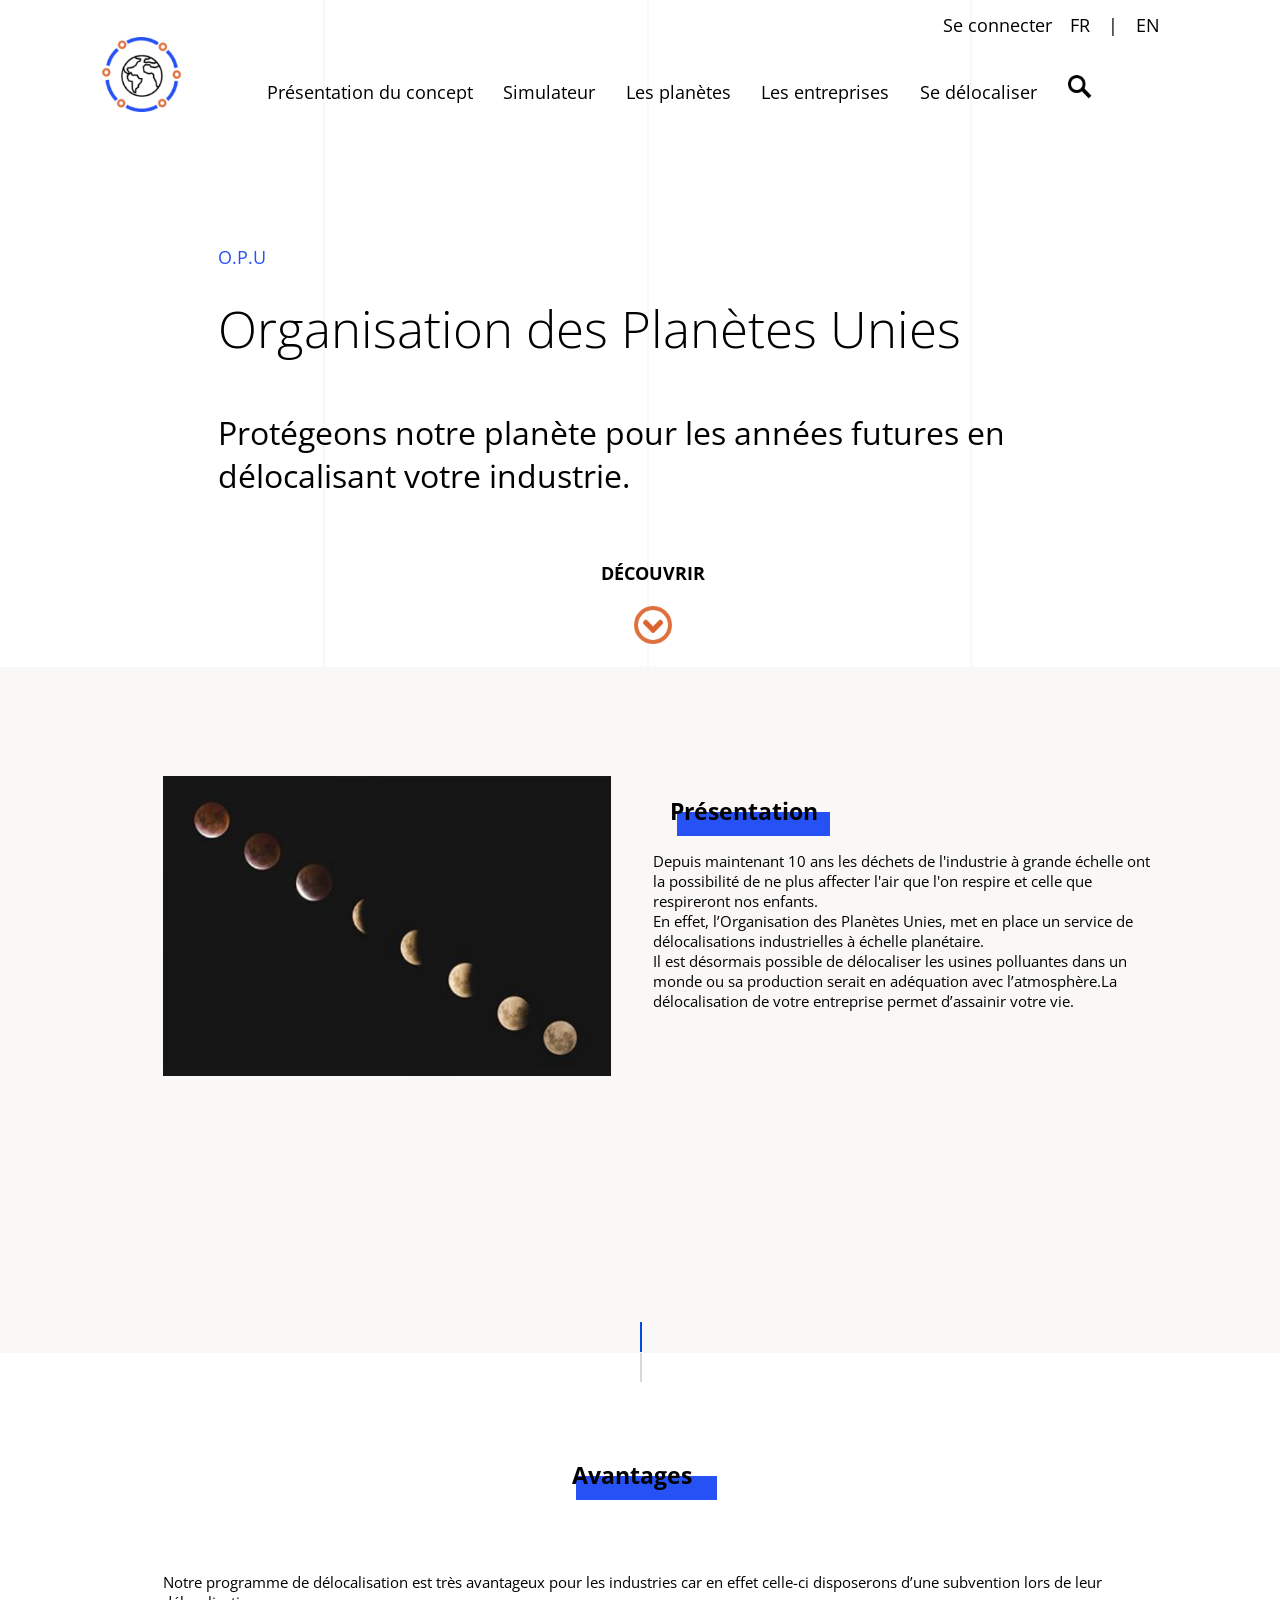
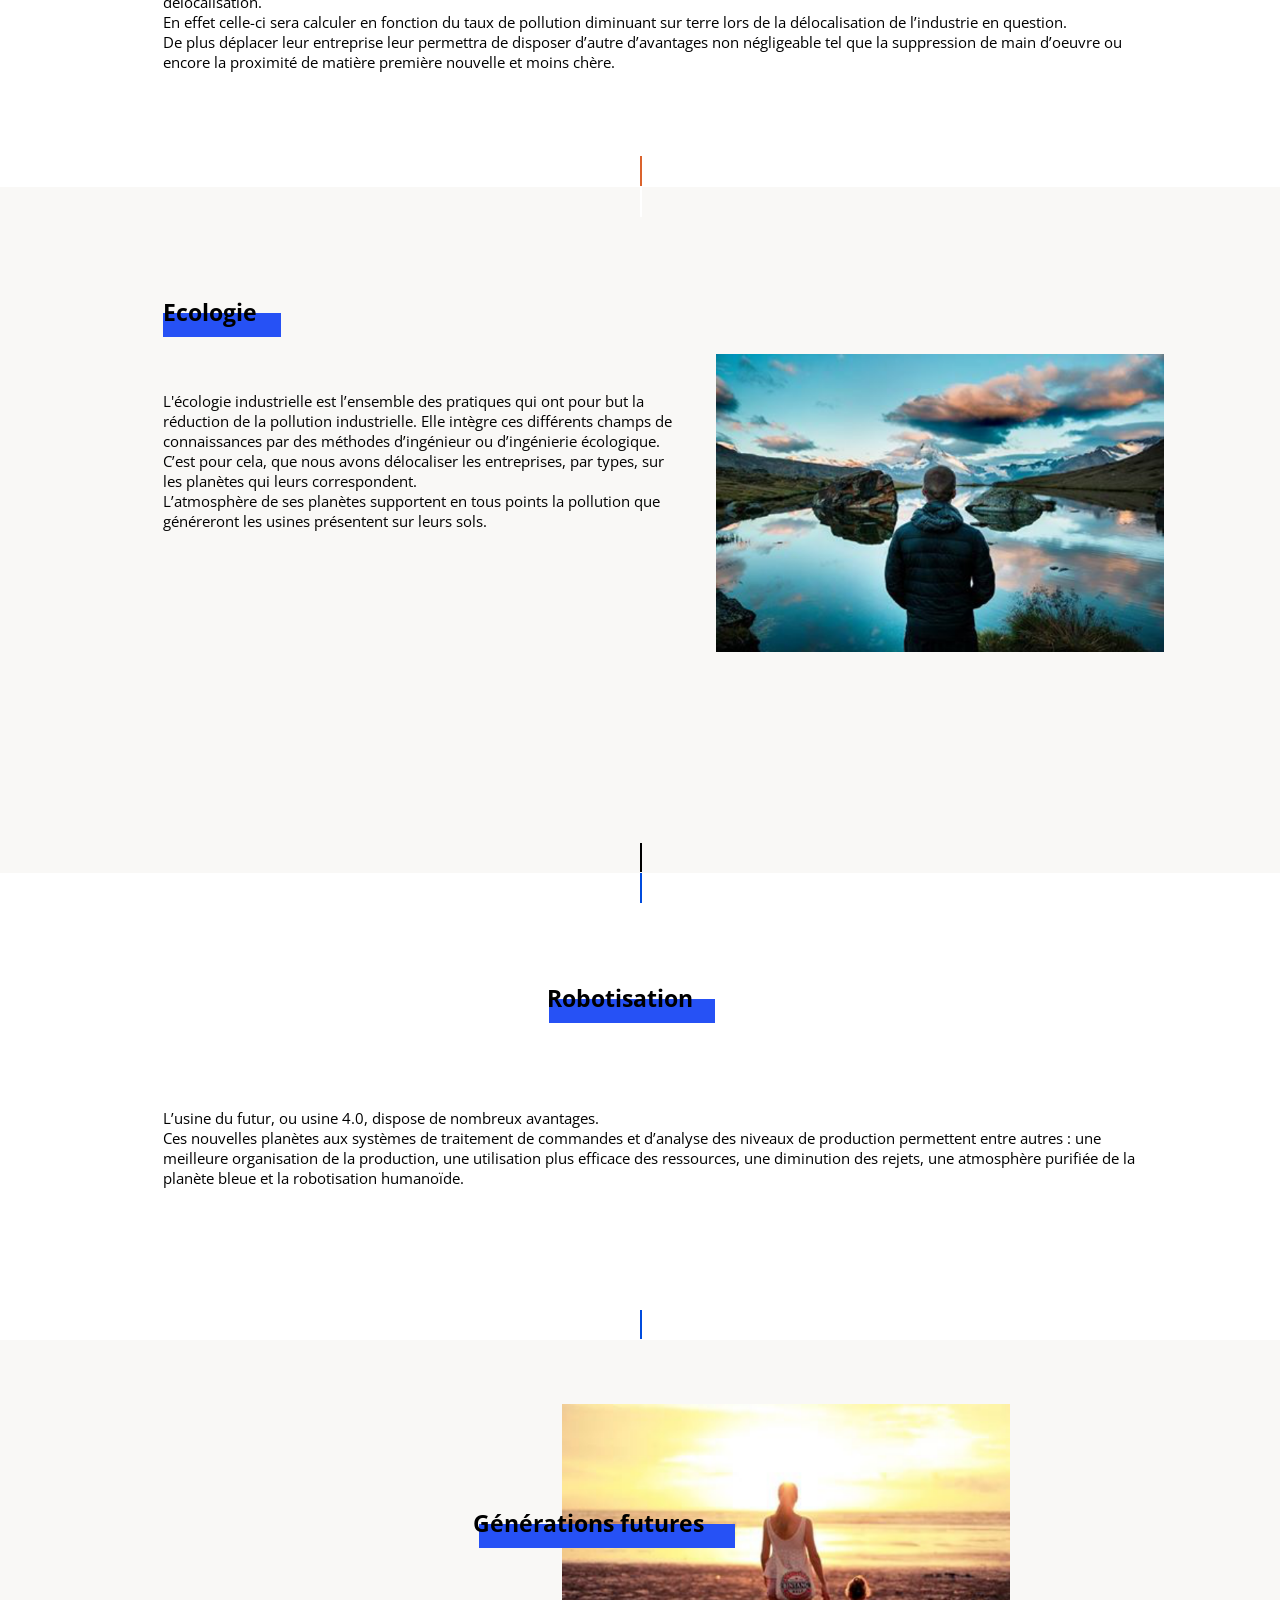
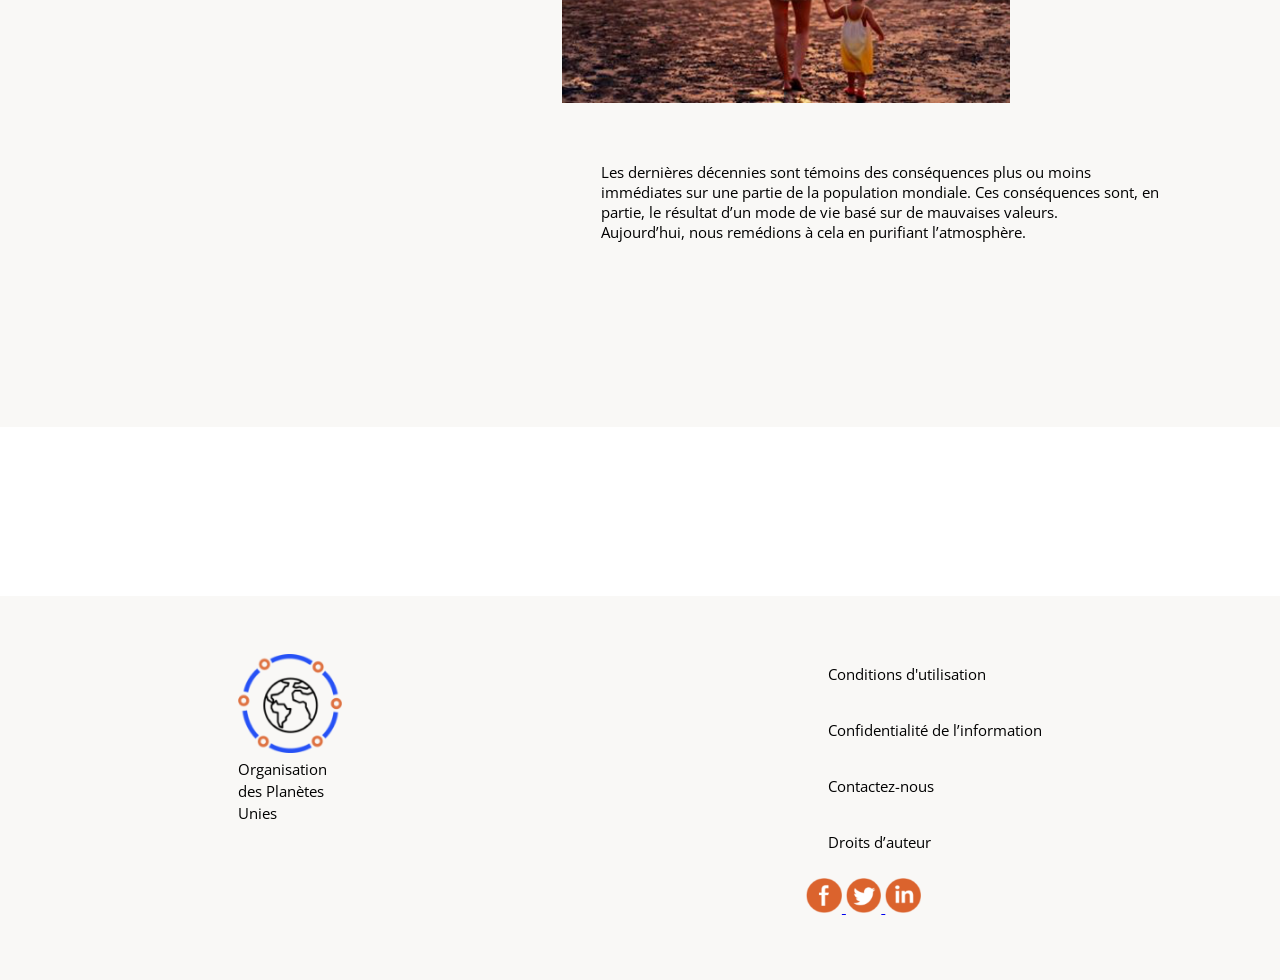
==== commit 210ba75b: "homepage" ====
--- a/index.html
+++ b/index.html
@@ -4,10 +4,10 @@
   <meta charset="utf-8">
   <title>OPU</title>
   <link rel="stylesheet" media="screen and (min-width: 640px)" href="styles/desktop.css">
-  <link rel="stylesheet" media="screen and (device-width: 375px)" href="styles/mobile.css">
   <link rel="stylesheet" media="screen and (max-width: 639px)" href="styles/mobile.css">
   <link rel="stylesheet" href="styles/font.css">
-  <link rel="stylesheet" href="styles/presets.css">
+  <link rel="stylesheet" media="screen and (max-width: 639px)" href="styles/presets_mobile.css">
+  <link rel="stylesheet" media="screen and (min-width: 640px)" href="styles/presets_desktop.css">
   <link href="https://fonts.googleapis.com/css?family=Open+Sans" rel="stylesheet">
 </head>
 <body>
@@ -26,7 +26,7 @@
       </div>
       <nav class="theNav">
         <li>Présentation du concept</li>
-        <li>Simulataur</li>
+        <li>Simulateur</li>
         <li>Les planètes</li>
         <li>Les entreprises</li>
         <li>Se délocaliser</li>
@@ -41,7 +41,9 @@
   <section id="nom" class="section">
     <a href="#">O.P.U</a>
     <h1>Organisation des Planètes Unies</h1>
-    <p>Protégeons notre planète pour les générations futures. Découvrer At vero eos et accusamus et iusto odio dignissimos ducimus.</p>
+    <p>Protégeons notre planète pour les années futures en délocalisant
+    votre industrie.
+    </p>
     <div class="nom_discover">
       <h3>DÉCOUVRIR
         <div>
@@ -61,10 +63,10 @@
       <p class="section_p">Depuis maintenant 10 ans les déchets de
       l'industrie à grande échelle ont la possibilité
       de ne plus affecter l'air que l'on respire et celle
-      que respireront nos enfants.
+      que respireront nos enfants.<br>
       En effet, l’Organisation des Planètes Unies,
       met en place un service de délocalisations
-      industrielles à échelle planétaire.
+      industrielles à échelle planétaire.<br>
       Il est désormais possible de délocaliser les
       usines polluantes dans un monde ou sa
       production serait en adéquation avec
@@ -81,8 +83,8 @@
     <h2 class="section_h">Avantages</h2>
     <div class="advantages_txt_highlight highlight"></div>
     <p class="section_p">
-      Notre programme de délocalisation est très avantageux pour les industries car en effet celle-ci disposerons d’une subvention lors de leur délocalisation.
-      En effet  celle-ci sera calculer en fonction du taux de pollution diminuant sur terre lors de la délocalisation de l’industrie en question.
+      Notre programme de délocalisation est très avantageux pour les industries car en effet celle-ci disposerons d’une subvention lors de leur délocalisation. <br>
+      En effet  celle-ci sera calculer en fonction du taux de pollution diminuant sur terre lors de la délocalisation de l’industrie en question.<br>
       De plus déplacer leur entreprise leur permettra de disposer d’autre d’avantages non négligeable tel que la suppression de main d’oeuvre ou encore la proximité de matière première nouvelle et moins chère.
     </p>
   </section>
@@ -99,7 +101,7 @@
       <div class="ecology_txt_highlight highlight"></div>
       <p class="section_p">
         L'écologie industrielle est l’ensemble des pratiques qui ont pour but la réduction de la pollution industrielle.
-        Elle intègre ces différents champs de connaissances par des méthodes d’ingénieur ou d’ingénierie écologique. C’est pour cela, que nous avons délocaliser les entreprises, par types, sur les planètes qui leurs correspondent.
+        Elle intègre ces différents champs de connaissances par des méthodes d’ingénieur ou d’ingénierie écologique. C’est pour cela, que nous avons délocaliser les entreprises, par types, sur les planètes qui leurs correspondent.<br>
         L’atmosphère de ses planètes supportent en tous points la pollution que généreront les usines présentent sur leurs sols.
       </p>
     </div>
@@ -112,7 +114,7 @@
     <h2 class="section_h">Robotisation</h2>
     <div class="automation_txt_highlight highlight"></div>
     <p class="section_p">
-      L’usine du futur, ou usine 4.0, dispose de nombreux avantages.
+      L’usine du futur, ou usine 4.0, dispose de nombreux avantages.<br>
       Ces nouvelles planètes aux systèmes de traitement de commandes et d’analyse des niveaux de production permettent entre autres : une meilleure organisation de la production, une utilisation plus efficace des ressources, une diminution des rejets, une atmosphère purifiée de la planète bleue et la robotisation humanoïde.
     </p>
   </section>
@@ -124,40 +126,44 @@
     <div class="section_illustration">
       <img src="img/generation_futur@2x.png" alt="famille sur la plage" class="section_img">
     </div>
-    <div class="ecology_presentation">
+    <div class="generation_presentation">
       <h2 class="section_h">Générations futures</h2>
       <div class="generation_txt_highlight highlight"></div>
       <p class="section_p">
-        Les dernières décennies sont témoins des conséquences plus ou moins immédiates sur une partie de la population mondiale.
-        Ces conséquences sont, en partie, le résultat d’un mode de vie basé sur de mauvaises valeurs.
+        Les dernières décennies sont témoins des conséquences plus ou moins immédiates sur une partie de la population mondiale. Ces conséquences sont, en partie, le résultat d’un mode de vie basé sur de mauvaises valeurs.<br>
         Aujourd’hui, nous remédions à cela en purifiant l’atmosphère.
       </p>
     </div>
   </section>
 
   <footer>
-    <div class="footer_linkContainer">
-      <a class="section_p" href="#">Conditions d'utilisation</a>
-      <a class="section_p" href="#">Confidentialité de l’information</a>
-      <a class="section_p" href="#">Contactez-nous</a>
-      <a class="section_p" href="#">Droits d’auteur</a>
+    <div class="footer_container">
+
+      <div class="footer_linkContainer">
+        <a class="section_p" href="#">Conditions d'utilisation</a>
+        <a class="section_p" href="#">Confidentialité de l’information</a>
+        <a class="section_p" href="#">Contactez-nous</a>
+        <a class="section_p" href="#">Droits d’auteur</a>
+      </div>
+
+      <div class="footer_otherLinksContainer">
+        <div>
+          <img src="img/final%20logo@2x.png" alt="OPU logo" class="footer_logo">
+        </div>
+        <a href="#" class="section_p">Organisation des Planètes Unies</a>
+      </div>
     </div>
-    <div class="footer_otherLinksContainer">
-      <div>
-        <img src="img/final%20logo@2x.png" alt="OPU logo">
-      </div>
-      <a href="#" class="section_p">Organisation des Planètes Unies</a>
-    </div>
-    <div class="footer_link_networks">
-      <a href="#">
-        <img src="img/fb.png" alt="page facebook">
-      </a>
-      <a href="#">
-        <img src="img/tw.png" alt="compte twitter ">
-      </a>
-      <a href="#">
-        <img src="img/ln.png" alt="compte LinkedIn">
-      </a>
+
+      <div class="footer_link_networks">
+        <a href="#">
+          <img src="img/fb.png" alt="page facebook">
+        </a>
+        <a href="#">
+          <img src="img/tw.png" alt="compte twitter ">
+        </a>
+        <a href="#">
+          <img src="img/ln.png" alt="compte LinkedIn">
+        </a>
     </div>
   </footer>
 
--- a/styles/desktop.css
+++ b/styles/desktop.css
@@ -1 +1 @@
-header{font-size:1.38vw;font-family:'Open Sans', sans-serif;padding:0vw 13vw 0vw 8vw}header .header_connection{display:flex;flex-direction:row;justify-content:flex-end}header .header_connection a{text-decoration:none;padding:1.4vw 1.4vw 0vw 0vw;color:black}header .header_topBar{display:flex;flex-direction:row;justify-content:space-between}header .header_topBar .header_logo{width:6.18vw}header .header_topBar nav{padding:3vw 1.4vw 0vw 1.4vw}header .header_topBar nav li{display:inline;padding:0vw 1vw 0vw 1vw;cursor:pointer}header .header_topBar nav .header_search{width:1.94vw}header .header_topBar .header_bg{display:none}
+body{margin:0;font-family:'Open Sans', sans-serif}body .deco{height:60vw;border:solid 1px #F9F8F6;position:absolute;z-index:-99;margin-left:25.27vw}body .deco2{height:60vw;border:solid 1px #F9F8F6;position:absolute;z-index:-99;margin-left:50.53vw}body .deco3{height:60vw;border:solid 1px #F9F8F6;position:absolute;z-index:-99;margin-left:75.8vw}body header{font-size:1.38vw;padding:0vw 8vw 0vw 8vw}body header .header_connection{display:flex;flex-direction:row;justify-content:flex-end}body header .header_connection a{text-decoration:none;padding:1vw 1.4vw 0vw 0vw;color:black}body header .header_topBar{display:flex;flex-direction:row;justify-content:space-between}body header .header_topBar .header_logo{width:6.18vw}body header .header_topBar nav{padding:3vw 1.4vw 0vw 1.4vw}body header .header_topBar nav li{display:inline;padding:0vw 1vw 0vw 1vw;cursor:pointer}body header .header_topBar nav .header_search{width:1.94vw}body header .header_topBar .header_bg{display:none}body #nom{margin-top:10vw;padding:0vw 15vw 0vw 17vw}body #nom a{font-size:1.38vw;text-decoration:none;color:#2651F5}body #nom h1{font-size:4vw;font-weight:lighter;margin-top:1.86vw}body #nom p{margin-top:3.8vw;font-size:2.5vw}body #nom .nom_discover{margin-top:5vw}body #nom .nom_discover h3{font-size:1.38vw;text-align:center;display:flex;flex-direction:column}body #nom .nom_discover h3 div{margin-top:1.6vw}body #nom .nom_discover h3 div img{width:3vw}body #presentation{height:53.61vw;background-color:#F9F8F6;display:flex;flex-direction:row;justify-content:space-between}body #presentation .presentation_txt{padding:8.53vw 0vw 8.53vw 3.33vw}body #presentation .presentation_txt h2{margin-left:1.33vw}body #presentation .presentation_txt_highlight{width:12vw;margin-left:1.84vw}body .presentation_feature{margin-left:50%;margin-top:-2.4vw;position:absolute;height:2.15vw;border:solid 1px #004BDD}body .presentation_feature2{margin-left:50%;position:absolute;height:2.15vw;border:solid 1px #D8D8D8}body #advantages{height:32.43vw}body #advantages .section_h{margin-left:32vw;padding-top:6.8vw}body #advantages .advantages_txt_highlight{width:11vw;margin-left:32.3vw}body #advantages .section_p{padding-top:4.4vw}body .advantages_feature{margin-left:50%;margin-top:-2.4vw;position:absolute;height:2.15vw;border:solid 1px #DB632D}body .advantages_feature2{margin-left:50%;position:absolute;height:2.15vw;border:solid 1px white}body #ecology{height:53.61vw;background-color:#F9F8F6;display:flex;flex-direction:row-reverse;justify-content:space-between}body #ecology .section_illustration{padding-top:13vw}body #ecology .ecology_presentation{margin-top:7vw}body #ecology .ecology_txt_highlight{width:9.23vw;margin-left:0vw}body #ecology .section_p{margin-top:4.23vw;padding-right:3.33vw}body .ecology_feature{margin-left:50%;margin-top:-2.4vw;position:absolute;height:2.15vw;border:solid 1px black}body .ecology_feature2{margin-left:50%;position:absolute;height:2.15vw;border:solid 1px #004BDD}body #automation{height:35vw}body #automation .section_h{margin-left:30vw;padding-top:7vw}body #automation .automation_txt_highlight{width:13vw;margin-left:30.2vw}body #automation .section_p{margin-top:6.6vw}body .automation_feature{margin-left:50%;margin-top:-2.4vw;position:absolute;height:2.15vw;border:solid 1px #004BDD}body .automation_feature2{margin-left:50%;position:absolute;height:2.15vw;border:solid 1px #D8D8D8}body #generation{height:53.61vw;background-color:#F9F8F6;display:flex;flex-direction:row-reverse;justify-content:space-between;position:relative}body #generation .section_illustration{padding:5vw 12vw 0vw 0vw}body #generation .generation_presentation{margin-left:-20vw;position:absolute}body #generation .generation_presentation h2{margin-top:13vw}body #generation .generation_txt_highlight{width:20vw;margin-left:0.5vw}body #generation .section_p{margin-top:16.7vw;margin-left:10vw;width:44vw}body footer{margin-top:13.2vw;height:30vw;background-color:#F9F8F6}body footer .footer_container{display:flex;justify-content:space-around;flex-direction:row-reverse;padding-top:4.58vw}body footer .footer_container .footer_linkContainer{display:flex;justify-content:space-between;flex-direction:column}body footer .footer_container .footer_linkContainer a{text-decoration:none;color:black;padding:0.8vw 0vw 2vw 0vw}body footer .footer_container .footer_otherLinksContainer{width:9vw}body footer .footer_container .footer_otherLinksContainer img{width:8.125vw}body footer .footer_container .footer_otherLinksContainer a{text-decoration:none;color:black}body footer .footer_link_networks{margin-left:63vw}body footer .footer_link_networks a img{width:2.77vw}
--- a/styles/presets_mobile.css
+++ b/styles/presets_mobile.css
@@ -0,0 +1,20 @@
+.section{
+  padding: 0vw 9.06vw 0vw 8.8vw;
+}
+.section_illustration{
+  padding: 8.53vw 0vw 8.53vw 0vw;
+}
+.section_img{
+  width: 100%;
+}
+.section_h{
+  font-size: 5.33vw;
+}
+.highlight{
+  background-color: #2651F5;
+  height: 4vw;
+  margin-top: -8vw;
+}
+.section_p{
+  font-size: 3.73vw;
+}
--- a/styles/presets_desktop.css
+++ b/styles/presets_desktop.css
@@ -0,0 +1,20 @@
+.section{
+  padding: 0vw 9.06vw 0vw 12.7vw;
+}
+.section_illustration{
+  padding: 8.53vw 0vw 8.53vw 0vw;
+}
+.section_img{
+  width: 35vw;
+}
+.section_h{
+  font-size: 1.8vw;
+}
+.highlight{
+  background-color: #2651F5;
+  height: 1.875vw;
+  margin-top: -2.65vw;
+}
+.section_p{
+  font-size: 1.18vw;
+}
